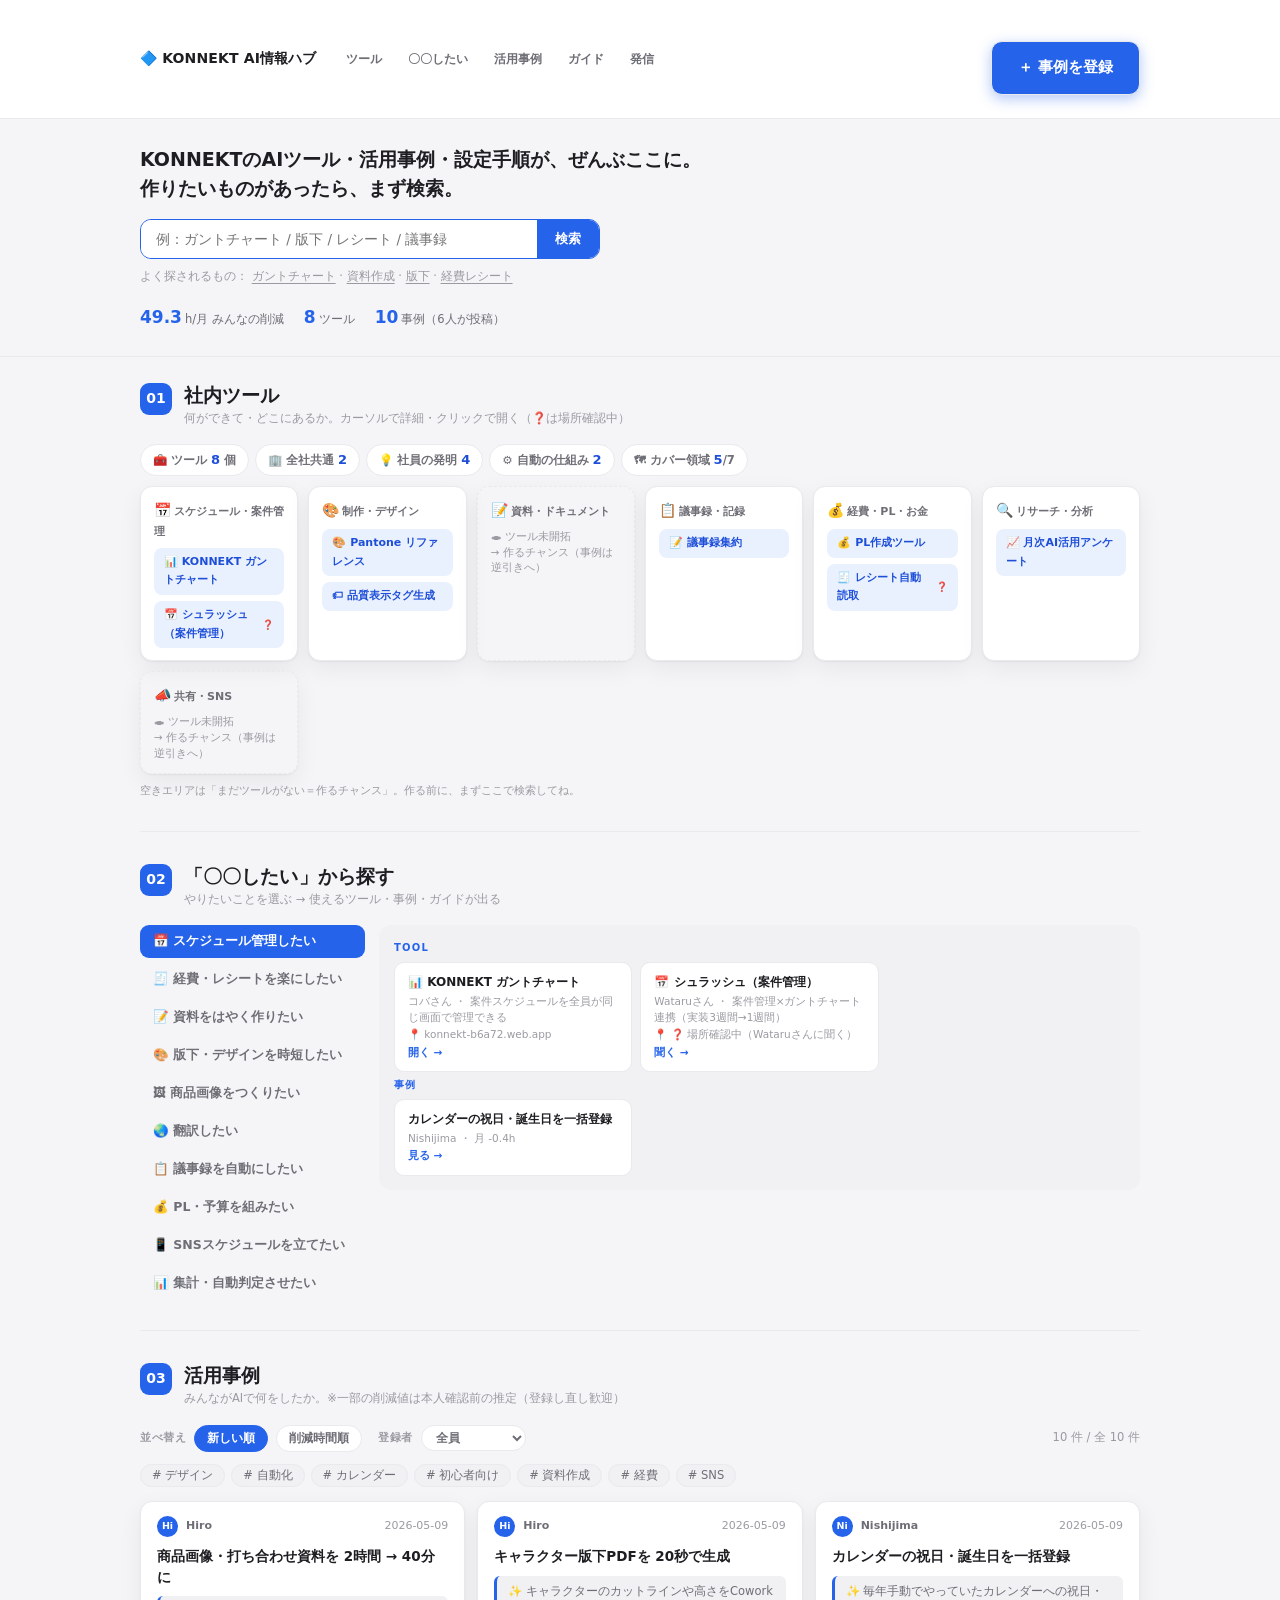
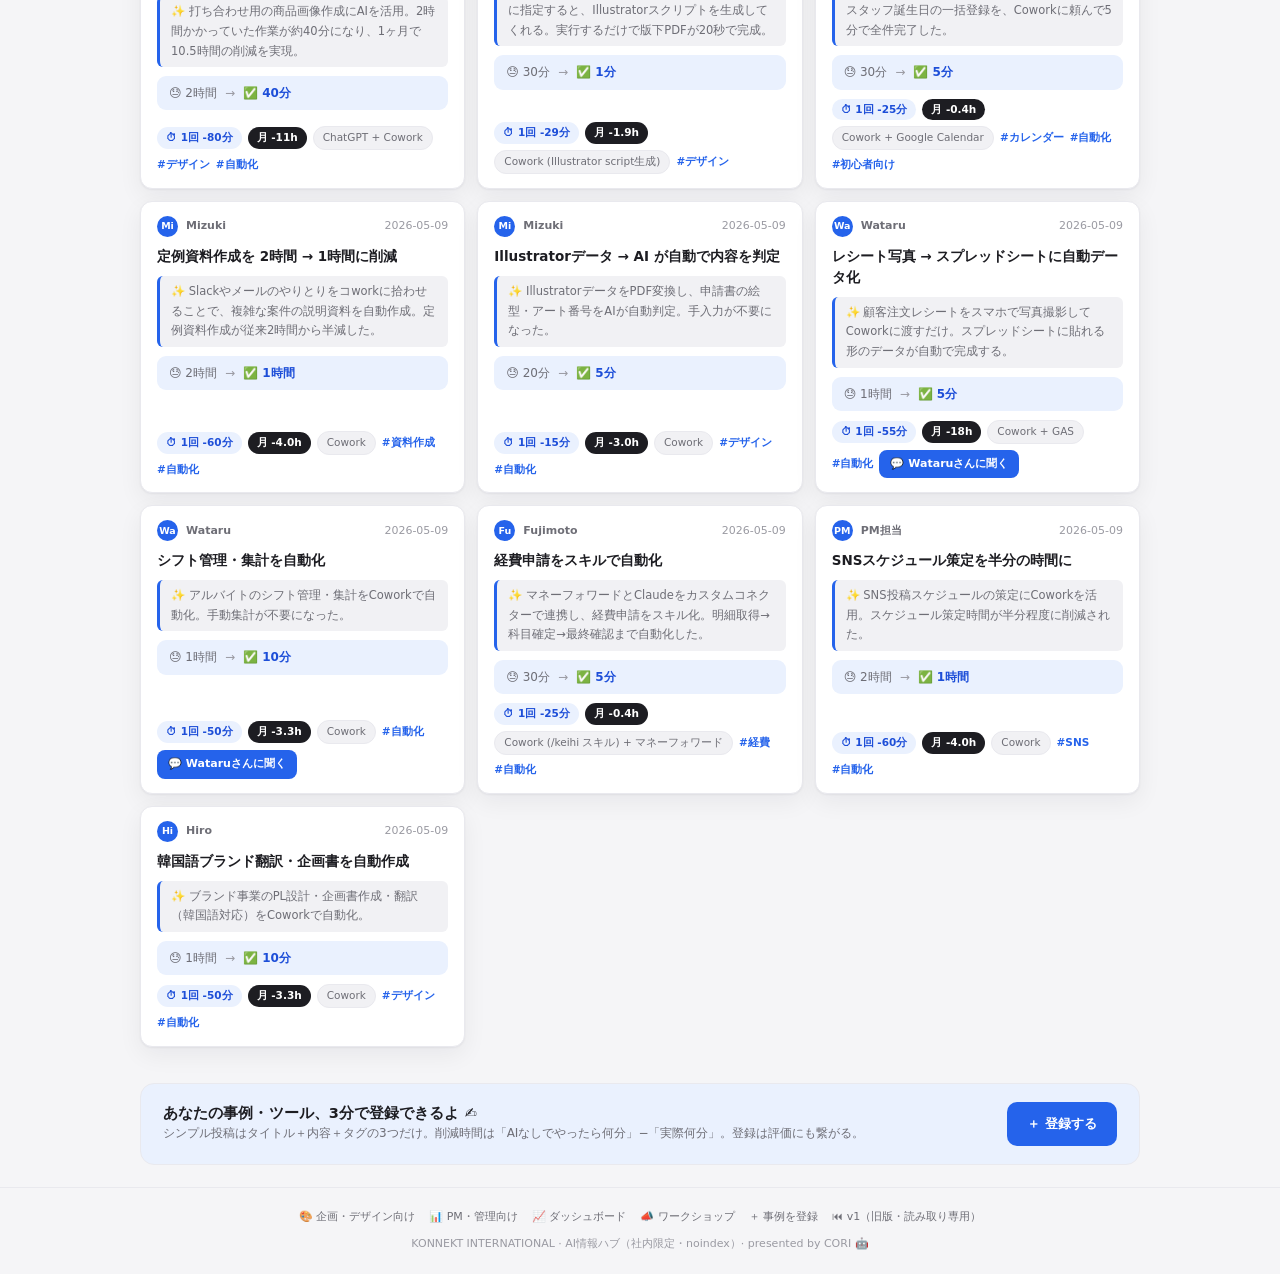
==== v2/index.html @ d24967c2 "revert: 02を元の逆引き2ペインに戻し・03「活用事例」を復活 ゆりこ指示「02だけ元の状態に戻して」。01の名称変更（社内ツール）と 04-06のタブ化（ガイド/発信）は維持したまま、02/" ====
<!DOCTYPE html>
<html lang="ja">
<head>
  <meta charset="UTF-8" />
  <meta name="viewport" content="width=device-width, initial-scale=1" />
  <title>KONNEKT AI情報ハブ｜社内AIツール台帳・活用事例・設定手順</title>
  <meta name="robots" content="noindex, nofollow" />
  <meta name="description" content="KONNEKT社内のAIツール台帳・活用事例・設定手順を検索・共有できるAI情報ハブ。" />
  <link rel="icon" href="data:image/svg+xml,<svg xmlns='http://www.w3.org/2000/svg' viewBox='0 0 100 100'><text y='.9em' font-size='90'>🔷</text></svg>" />
  <style>
    :root{
      /* Task Cockpit のデザイントークンを踏襲・アクセントは彩度高めの明るい青 */
      --bg:#F5F5F7; --card:#FFFFFF; --tint:#EAF1FE; --tint2:#F1F1F4;
      --ink:#1D1D22; --ink2:#6E6E76; --ink3:#9A9AA2;
      --border:#E9E9EE; --p:#2563EB; --p2:#1D4ED8; --p-light:#EAF1FE;
      /* 見出しも本文と同じゴシックに統一（旧: 明朝セリフ・2026-07-18 ゆりこ指示で統一） */
      --serif:"Noto Sans JP","Hiragino Sans","Hiragino Kaku Gothic ProN","Yu Gothic",system-ui,sans-serif;
      --shadow:0 1px 2px rgba(20,20,30,.05), 0 8px 24px rgba(20,20,30,.06);
      --radius:12px;
      color-scheme: light;
    }
    *{box-sizing:border-box;margin:0;padding:0;}
    html{scroll-behavior:smooth;scroll-padding-top:66px;}
    body{background:var(--bg);color:var(--ink);
      font-family:"Noto Sans JP","Hiragino Sans","Hiragino Kaku Gothic ProN","Yu Gothic",system-ui,sans-serif;
      font-size:14px;line-height:1.7;-webkit-font-smoothing:antialiased;}
    a{color:inherit;text-decoration:none;}
    .wrap{max-width:1040px;margin:0 auto;padding:0 20px;}

    /* nav */
    .nav{position:sticky;top:0;z-index:60;background:rgba(255,255,255,.94);backdrop-filter:blur(8px);
      border-bottom:1px solid var(--border);}
    .nav-inner{display:flex;align-items:center;gap:4px;flex-wrap:wrap;padding:11px 20px;max-width:1040px;margin:0 auto;}
    .logo{font-weight:700;font-size:14px;margin-right:14px;letter-spacing:.01em;}
    .logo .dia{color:var(--p);}
    .np{font-size:12px;font-weight:600;color:var(--ink2);padding:6px 11px;border-radius:8px;transition:.15s;}
    .np:hover{background:var(--tint);color:var(--p);}
    .np.cta{margin-left:auto;background:var(--p);color:#fff;border-radius:11px;padding:13px 26px;font-size:15px;font-weight:700;box-shadow:0 4px 14px rgba(37,99,235,.35);transition:.15s;}
    .np.cta:hover{background:var(--p2);color:#fff;box-shadow:0 6px 20px rgba(37,99,235,.45);transform:translateY(-1px);}

    /* hero */
    .hero{background:var(--bg);border-bottom:1px solid var(--border);padding:26px 0 24px;}
    .hero-lead{font-family:var(--serif);font-size:clamp(16px,2vw,19px);font-weight:600;line-height:1.55;color:var(--ink);margin-bottom:16px;}
    .searchbox{display:flex;max-width:460px;border:1.5px solid var(--p);border-radius:11px;overflow:hidden;background:#fff;}
    .searchbox input{flex:1;border:none;outline:none;padding:11px 15px;font-size:13.5px;font-family:inherit;background:#fff;color:var(--ink);min-width:0;}
    .searchbox button{border:none;background:var(--p);color:#fff;font-weight:600;font-size:13px;padding:0 18px;cursor:pointer;font-family:inherit;}
    .searchbox button:hover{background:var(--p2);}
    .hint{font-size:11.5px;color:var(--ink3);margin-top:8px;}
    .hint .tag{cursor:pointer;text-decoration:underline;text-underline-offset:3px;}
    .hint .tag:hover{color:var(--p);}
    .hstats{display:flex;gap:20px;margin-top:16px;flex-wrap:wrap;}
    .hstat{font-size:11.5px;color:var(--ink2);}
    .hstat b{font-size:17px;color:var(--p);font-weight:700;margin-right:3px;font-variant-numeric:tabular-nums;}

    /* sections — 各セクションを「壁」で区切って話題の切り替わりを明確化 */
    section{padding:26px 0 6px;}
    section + section{border-top:1px solid var(--border);margin-top:24px;padding-top:32px;}
    .num-head{display:flex;align-items:flex-start;gap:12px;margin-bottom:16px;}
    .sec-badge{flex-shrink:0;width:32px;height:32px;border-radius:9px;background:var(--p);color:#fff;
      font-family:var(--serif);font-weight:600;font-size:14px;display:flex;align-items:center;justify-content:center;font-variant-numeric:tabular-nums;}
    .num-head .titles{display:flex;flex-direction:column;gap:1px;}
    h2{font-family:var(--serif);font-size:19px;font-weight:600;line-height:1.3;letter-spacing:.005em;color:var(--ink);}
    .sec-note{font-size:11.5px;color:var(--ink3);}

    /* ===== ツール全体感 ===== */
    .tool-stats{display:flex;gap:6px;flex-wrap:wrap;margin-bottom:10px;}
    .tstat{background:#fff;border:1px solid var(--border);border-radius:99px;padding:4px 12px;font-size:11.5px;font-weight:600;color:var(--ink2);}
    .tstat b{color:var(--p2);font-size:13px;font-weight:700;font-variant-numeric:tabular-nums;}
    .covmap{display:grid;grid-template-columns:repeat(auto-fit,minmax(140px,1fr));gap:10px;}
    .area{background:var(--card);border:1px solid var(--border);border-radius:var(--radius);box-shadow:var(--shadow);padding:12px 13px;display:flex;flex-direction:column;gap:6px;}
    .area .a-head{font-size:11px;font-weight:600;color:var(--ink2);}
    .area .a-head .ic{font-size:14px;margin-right:3px;}
    .tchip{display:flex;align-items:center;gap:5px;font-size:11px;font-weight:600;background:var(--tint);border:1px solid transparent;color:var(--p2);border-radius:8px;padding:4px 9px;cursor:pointer;transition:.12s;}
    .tchip:hover{border-color:var(--p);}
    .tchip .ask{color:#B45309;font-size:9.5px;font-weight:700;}
    .area.empty{border-style:dashed;background:transparent;}
    .area .hollow{font-size:10.5px;color:var(--ink3);line-height:1.5;}
    .kind{font-size:9.5px;font-weight:700;border-radius:99px;padding:1px 8px;}
    .kind.common{background:var(--tint);color:var(--p2);}
    .kind.personal{background:#E6F6FB;color:#0E7490;}
    .kind.system{background:#EEF1F7;color:#3E4C66;}
    .tt{position:fixed;z-index:120;background:#fff;border:1px solid var(--border);border-radius:12px;box-shadow:0 14px 34px rgba(16,24,40,.16);padding:12px 14px;font-size:11.5px;line-height:1.65;max-width:280px;display:none;pointer-events:none;}
    .tt.show{display:block;}
    .tt .tt-name{font-size:12.5px;font-weight:700;}
    .tt .tt-meta{color:var(--ink3);font-size:10.5px;margin:2px 0 6px;}
    .tt .tt-loc{margin-top:6px;font-size:10.5px;color:var(--ink2);}
    .tt .tt-hint{margin-top:6px;font-size:10px;color:var(--p);font-weight:700;}
    .tchip.dim{opacity:.22;}
    .notice{font-size:11px;color:var(--ink3);margin-top:8px;}

    /* ===== 逆引き（2ペイン） ===== */
    .rev{display:grid;grid-template-columns:225px 1fr;gap:14px;align-items:start;}
    .rev-list{display:flex;flex-direction:column;gap:5px;}
    .ritem{font-size:12.5px;font-weight:600;color:var(--ink2);padding:8px 13px;border-radius:9px;cursor:pointer;border:none;background:transparent;text-align:left;font-family:inherit;transition:.12s;}
    .ritem:hover{background:var(--tint);color:var(--p);}
    .ritem.on{background:var(--p);color:#fff;}
    .rev-pane{background:var(--tint2);border-radius:var(--radius);padding:14px 15px;min-height:180px;}
    .rgroup{font-size:10px;font-weight:700;color:var(--p);letter-spacing:.12em;margin:4px 0 6px;}
    .rgroup:first-child{margin-top:0;}
    .rcards{display:grid;grid-template-columns:repeat(auto-fill,minmax(230px,1fr));gap:8px;}
    .rcard{background:#fff;border:1px solid var(--border);border-radius:10px;padding:10px 13px;font-size:11.5px;cursor:pointer;transition:.12s;line-height:1.6;}
    .rcard:hover{border-color:var(--p);}
    .rcard b{font-size:12px;font-weight:600;color:var(--ink);}
    .rcard .m{color:var(--ink3);font-size:10.5px;display:block;}
    .rcard .go{color:var(--p);font-weight:600;font-size:10.5px;}
    .rempty{font-size:12px;color:var(--ink3);}

    /* ===== ホーム/タブ切替（04+05→ガイド・06→発信・2026-08-01） ===== */
    .backhome{font-size:12px;font-weight:600;color:var(--ink2);background:#fff;border:1px solid var(--border);border-radius:9px;padding:7px 14px;cursor:pointer;font-family:inherit;margin:20px 0 14px;}
    .backhome:hover{border-color:var(--p);color:var(--p);}
    .subtabs{display:flex;gap:6px;margin-bottom:20px;border-bottom:1px solid var(--border);padding-bottom:12px;}
    .subtab{font-size:13px;font-weight:600;color:var(--ink2);background:transparent;border:none;border-radius:9px;padding:8px 14px;cursor:pointer;font-family:inherit;}
    .subtab:hover{background:var(--tint);}
    .subtab.on{background:var(--p);color:#fff;}

    /* controls */
    .controls{display:flex;align-items:center;gap:8px;flex-wrap:wrap;margin-bottom:12px;}
    .ctrl-label{font-size:11px;color:var(--ink3);font-weight:600;letter-spacing:.05em;}
    .sortbtn{font-size:12px;font-weight:600;border:1px solid var(--border);background:#fff;color:var(--ink2);border-radius:99px;padding:4px 12px;cursor:pointer;font-family:inherit;}
    .sortbtn.on{background:var(--p);color:#fff;border-color:var(--p);}
    select.person{font-size:12px;font-weight:600;border:1px solid var(--border);border-radius:99px;padding:4px 10px;color:var(--ink2);background:#fff;font-family:inherit;cursor:pointer;}
    .chips{display:flex;gap:6px;flex-wrap:wrap;margin-bottom:14px;}
    .chip{font-size:11.5px;font-weight:500;background:var(--tint2);border:1px solid var(--border);color:var(--ink2);border-radius:99px;padding:3px 11px;cursor:pointer;font-family:inherit;}
    .chip.on{background:var(--p);border-color:var(--p);color:#fff;}
    .count{font-size:11.5px;color:var(--ink3);margin-left:auto;font-variant-numeric:tabular-nums;}

    /* case cards */
    .cases{display:grid;grid-template-columns:repeat(auto-fill,minmax(290px,1fr));gap:12px;}
    .case{background:var(--card);border:1px solid var(--border);border-radius:var(--radius);box-shadow:var(--shadow);padding:14px 16px;display:flex;flex-direction:column;gap:9px;transition:.15s;cursor:pointer;}
    .case:hover{border-color:#A9C6FA;box-shadow:0 2px 4px rgba(20,20,30,.06),0 12px 28px rgba(37,99,235,.14);transform:translateY(-1px);}
    .case-top{display:flex;align-items:center;gap:8px;font-size:11px;color:var(--ink3);}
    .avatar{width:21px;height:21px;border-radius:50%;background:var(--p);color:#fff;font-size:9.5px;font-weight:700;display:flex;align-items:center;justify-content:center;flex-shrink:0;}
    .case-top .name{font-weight:600;color:var(--ink2);}
    .case-top .date{margin-left:auto;font-variant-numeric:tabular-nums;}
    .case h3{font-size:13.5px;font-weight:700;line-height:1.55;}
    .dekiru{background:var(--tint2);border-left:3px solid var(--p);border-radius:6px;padding:6px 11px;font-size:11.5px;color:var(--ink2);}
    .ba-line{display:flex;align-items:center;gap:8px;font-size:12px;background:var(--tint);border-radius:9px;padding:7px 12px;flex-wrap:wrap;}
    .ba-line .bf{color:var(--ink2);}
    .ba-line .af{color:var(--p2);font-weight:700;}
    .badges{display:flex;gap:6px;flex-wrap:wrap;align-items:center;margin-top:auto;}
    .b-saved{font-size:10.5px;font-weight:700;background:var(--tint);color:var(--p2);border-radius:99px;padding:2px 9px;font-variant-numeric:tabular-nums;}
    .b-month{font-size:10.5px;font-weight:700;background:var(--ink);color:#fff;border-radius:99px;padding:2px 9px;font-variant-numeric:tabular-nums;}
    .b-tool{font-size:10.5px;font-weight:500;color:var(--ink2);background:var(--tint2);border:1px solid var(--border);border-radius:99px;padding:2px 9px;}
    .b-tag{font-size:10.5px;color:var(--p);font-weight:600;}
    .toolbtn{display:inline-flex;align-items:center;gap:5px;background:var(--p);color:#fff;font-weight:600;font-size:11px;border-radius:8px;padding:5px 11px;}
    .toolbtn:hover{background:var(--p2);}

    /* steps / docs */
    .steps{display:grid;grid-template-columns:repeat(auto-fit,minmax(200px,1fr));gap:10px;}
    .step{background:var(--card);border:1px solid var(--border);border-radius:var(--radius);box-shadow:var(--shadow);padding:13px 15px;}
    .step .n{width:22px;height:22px;border-radius:50%;background:var(--p);color:#fff;font-weight:700;font-size:11.5px;display:flex;align-items:center;justify-content:center;margin-bottom:6px;}
    .step h3{font-size:12.5px;font-weight:700;margin-bottom:3px;}
    .step p{font-size:11.5px;color:var(--ink2);}
    .grid3{display:grid;grid-template-columns:repeat(auto-fill,minmax(240px,1fr));gap:10px;}
    .doc{display:flex;align-items:center;gap:11px;background:var(--card);border:1px solid var(--border);border-radius:var(--radius);box-shadow:var(--shadow);padding:11px 14px;transition:.15s;}
    .doc:hover{border-color:var(--p);}
    .doc .ic{font-size:19px;}
    .doc .t{font-size:12.5px;font-weight:600;}
    .doc .s{font-size:10.5px;color:var(--ink3);}
    .doc .arrow{margin-left:auto;color:var(--ink3);font-size:12px;}

    .cta{background:var(--tint);border:1px solid var(--border);border-radius:14px;padding:18px 22px;display:flex;align-items:center;gap:18px;flex-wrap:wrap;margin:30px 0 12px;}
    .cta h2{font-size:14.5px;}
    .cta p{font-size:12px;color:var(--ink2);}
    .cta .btn{margin-left:auto;display:inline-block;background:var(--p);color:#fff;font-weight:600;font-size:13px;border:none;border-radius:10px;padding:11px 20px;cursor:pointer;font-family:inherit;}
    .cta .btn:hover{background:var(--p2);}

    footer{border-top:1px solid var(--border);padding:20px;text-align:center;font-size:11px;color:var(--ink3);margin-top:22px;}
    footer .links{margin-bottom:8px;display:flex;gap:14px;justify-content:center;flex-wrap:wrap;}
    footer .links a{color:var(--ink2);font-weight:500;}
    footer .links a:hover{color:var(--p);}

    /* modal */
    .backdrop{position:fixed;inset:0;background:rgba(16,24,40,.45);display:none;align-items:center;justify-content:center;z-index:100;padding:20px;}
    .backdrop.open{display:flex;}
    .modal{background:#fff;border-radius:16px;max-width:560px;width:100%;padding:24px 26px;position:relative;max-height:84vh;overflow-y:auto;}
    .modal .x{position:absolute;top:12px;right:14px;border:none;background:var(--tint);border-radius:50%;width:30px;height:30px;font-size:15px;cursor:pointer;color:var(--ink2);font-family:inherit;}
    .modal h3{font-size:15px;font-weight:700;margin-bottom:10px;padding-right:30px;}
    .person-chip{display:inline-flex;align-items:center;gap:6px;font-size:12px;font-weight:600;color:var(--ink2);background:var(--tint);border-radius:99px;padding:3px 12px;}
    .person-chip .dot{width:8px;height:8px;border-radius:50%;background:var(--p);}
    .cmd-box{background:#101828;color:#E5E7EB;font-family:ui-monospace,SFMono-Regular,Menlo,monospace;font-size:11.5px;line-height:1.7;border-radius:10px;padding:12px 14px;white-space:pre-wrap;word-break:break-word;}
    .mb-2{margin-bottom:8px;}.mb-3{margin-bottom:12px;}.mb-4{margin-bottom:16px;}
    .text-xs{font-size:11px;}.font-semibold{font-weight:600;}.text-gray-600{color:var(--ink2);}

    @media (max-width:720px){
      .rev{grid-template-columns:1fr;}
      .rev-list{flex-direction:row;flex-wrap:wrap;}
      .ritem{border:1px solid var(--border);}
      .count{margin-left:0;width:100%;}
      .hero .net{display:none;}
    }
    @media (prefers-reduced-motion:reduce){*{transition:none!important;scroll-behavior:auto!important;}}
  </style>
</head>
<body>

<nav class="nav">
  <div class="nav-inner">
    <span class="logo"><span class="dia">🔷</span> KONNEKT AI情報ハブ</span>
    <a class="np" href="#tools" onclick="showHome();return true;">ツール</a>
    <a class="np" href="#reverse" onclick="showHome();return true;">〇〇したい</a>
    <a class="np" href="#cases" onclick="showHome();return true;">活用事例</a>
    <a class="np" href="javascript:void(0)" onclick="showTab('guide')">ガイド</a>
    <a class="np" href="javascript:void(0)" onclick="showTab('archive')">発信</a>
    <a class="np cta" href="./register-hub.html">＋ 事例を登録</a>
  </div>
</nav>

<header class="hero">
  <div class="wrap hero-inner">
    <p class="hero-lead">KONNEKTのAIツール・活用事例・設定手順が、ぜんぶここに。<br class="brk">作りたいものがあったら、まず検索。</p>
    <div class="searchbox">
      <input id="search" type="search" placeholder="例：ガントチャート / 版下 / レシート / 議事録" aria-label="ツール・事例を検索" />
      <button onclick="jumpTo('tools')">検索</button>
    </div>
    <p class="hint">よく探されるもの：
      <span class="tag" onclick="quickSearch('ガント')">ガントチャート</span> ·
      <span class="tag" onclick="quickSearch('資料')">資料作成</span> ·
      <span class="tag" onclick="quickSearch('版下')">版下</span> ·
      <span class="tag" onclick="quickSearch('レシート')">経費レシート</span>
    </p>
    <div class="hstats" title="登録データから自動集計（手動更新なし）">
      <span class="hstat"><b id="kpi-hours">–</b>h/月 みんなの削減</span>
      <span class="hstat"><b id="kpi-tools">–</b>ツール</span>
      <span class="hstat"><b id="kpi-cases">–</b>事例（<span id="kpi-people">–</span>人が投稿）</span>
    </div>
  </div>
</header>

<main class="wrap">

  <div id="home-view">

  <!-- ===== 01 ツールの全体感 ===== -->
  <section id="tools">
    <div class="num-head">
      <span class="sec-badge">01</span>
      <div class="titles">
        <h2>社内ツール</h2>
        <span class="sec-note">何ができて・どこにあるか。カーソルで詳細・クリックで開く（❓は場所確認中）</span>
      </div>
    </div>
    <div class="tool-stats" id="tool-stats"></div>
    <div class="covmap" id="covmap"></div>
    <p class="notice">空きエリアは「まだツールがない＝作るチャンス」。作る前に、まずここで検索してね。</p>
  </section>

  <!-- ===== 02 逆引き ===== -->
  <section id="reverse">
    <div class="num-head">
      <span class="sec-badge">02</span>
      <div class="titles">
        <h2>「〇〇したい」から探す</h2>
        <span class="sec-note">やりたいことを選ぶ → 使えるツール・事例・ガイドが出る</span>
      </div>
    </div>
    <div class="rev">
      <div class="rev-list" id="rev-list"></div>
      <div class="rev-pane" id="rev-pane"></div>
    </div>
  </section>

  <!-- ===== 03 活用事例 ===== -->
  <section id="cases">
    <div class="num-head">
      <span class="sec-badge">03</span>
      <div class="titles">
        <h2>活用事例</h2>
        <span class="sec-note">みんながAIで何をしたか。※一部の削減値は本人確認前の推定（登録し直し歓迎）</span>
      </div>
    </div>
    <div class="controls">
      <span class="ctrl-label">並べ替え</span>
      <button class="sortbtn on" id="sort-new" onclick="setSort('new')">新しい順</button>
      <button class="sortbtn" id="sort-saved" onclick="setSort('saved')">削減時間順</button>
      <span class="ctrl-label" style="margin-left:8px;">登録者</span>
      <select class="person" id="person" onchange="applyFilters()">
        <option value="">全員</option>
      </select>
      <span class="count" id="count"></span>
    </div>
    <div class="chips" id="chips"></div>
    <div class="cases" id="cases-grid"></div>
  </section>

  <div class="cta">
    <div>
      <h2>あなたの事例・ツール、3分で登録できるよ ✍️</h2>
      <p>シンプル投稿はタイトル＋内容＋タグの3つだけ。削減時間は「AIなしでやったら何分」−「実際何分」。登録は評価にも繋がる。</p>
    </div>
    <a class="btn" href="./register-hub.html">＋ 登録する</a>
  </div>

  </div><!-- /home-view -->

  <div id="tab-view" style="display:none;">
    <button class="backhome" onclick="showHome()">← ホームに戻る</button>
    <div class="subtabs">
      <button class="subtab on" id="subtab-guide" onclick="showTab('guide')">📘 ガイド</button>
      <button class="subtab" id="subtab-archive" onclick="showTab('archive')">📣 発信</button>
    </div>

    <div id="panel-guide">
      <div class="num-head">
        <div class="titles">
          <h2>はじめてのAI（新規入社者向け）</h2>
          <span class="sec-note">最初の4ステップ・迷ったら藤本まで</span>
        </div>
      </div>
      <div class="steps">
        <div class="step"><div class="n">1</div><h3>📥 アプリをダウンロード</h3><p>Claude（Cowork）のデスクトップアプリを入れる。</p></div>
        <div class="step"><div class="n">2</div><h3>🔑 会社メールでログイン</h3><p>@konnekt-i.com のアカウントでサインイン。</p></div>
        <div class="step"><div class="n">3</div><h3>🔌 ツールを接続</h3><p>Slack・Notion・カレンダー等を接続（下の設定手順を参照）。</p></div>
        <div class="step"><div class="n">4</div><h3>💬 話しかけてみる</h3><p>「今日の予定まとめて」から。活用事例を真似するのが最短。</p></div>
      </div>
      <div class="grid3" style="margin-top:16px;">
        <a class="doc" href="../docs/cowork-onboarding.pdf" target="_blank" rel="noopener"><span class="ic">🚀</span><span><span class="t">オンボーディングガイド</span><br><span class="s">PDF・最初にこれ1本</span></span><span class="arrow">→</span></a>
        <a class="doc" href="../docs/complete-guide.pdf" target="_blank" rel="noopener"><span class="ic">📘</span><span><span class="t">Cowork 完全ガイド</span><br><span class="s">PDF・ぜんぶ載ってる保存版</span></span><span class="arrow">→</span></a>
      </div>
      <div class="num-head" style="margin-top:28px;">
        <div class="titles">
          <h2>設定手順（社員向け）</h2>
          <span class="sec-note">ツール別の接続・設定ガイド</span>
        </div>
      </div>
      <div class="grid3">
        <a class="doc" href="../docs/shopify-connection.pdf" target="_blank" rel="noopener"><span class="ic">🛍</span><span><span class="t">Shopify 接続ガイド</span><br><span class="s">PDF</span></span><span class="arrow">→</span></a>
        <a class="doc" href="../docs/shopify-report-guide.pdf" target="_blank" rel="noopener"><span class="ic">📊</span><span><span class="t">Shopify 売上レポート</span><br><span class="s">PDF</span></span><span class="arrow">→</span></a>
        <a class="doc" href="../docs/google-meet-guide.pdf" target="_blank" rel="noopener"><span class="ic">📋</span><span><span class="t">Google Meet 議事録ガイド</span><br><span class="s">PDF</span></span><span class="arrow">→</span></a>
        <a class="doc" href="../docs/pm-guide.pdf" target="_blank" rel="noopener"><span class="ic">👔</span><span><span class="t">PM向けガイド</span><br><span class="s">PDF</span></span><span class="arrow">→</span></a>
        <a class="doc" href="../docs/pm-30cases.pdf" target="_blank" rel="noopener"><span class="ic">💼</span><span><span class="t">PM 30事例集</span><br><span class="s">PDF</span></span><span class="arrow">→</span></a>
      </div>
    </div>

    <div id="panel-archive" style="display:none;">
      <div class="num-head">
        <div class="titles">
          <h2>発信アーカイブ</h2>
          <span class="sec-note">会社がAIについて発信してきたもの（β）</span>
        </div>
      </div>
      <div class="grid3">
        <a class="doc" href="https://fujimoto-cpu.github.io/ai-pulse-survey/" target="_blank" rel="noopener"><span class="ic">📈</span><span><span class="t">月次AI活用アンケート</span><br><span class="s">毎月・結果は全体定例で共有</span></span><span class="arrow">→</span></a>
        <a class="doc" href="https://fujimoto-cpu.github.io/dashboard/ai-knowledge-cases.html" target="_blank" rel="noopener"><span class="ic">🏢</span><span><span class="t">他社AIナレッジ活用事例集</span><br><span class="s">2026-06-16・複利の仕組み5社</span></span><span class="arrow">→</span></a>
        <div class="doc"><span class="ic">🏆</span><span><span class="t">AI活用実績 2026.05</span><br><span class="s">月357h削減・新規79件・浸透率80%</span></span></div>
        <div class="doc"><span class="ic">⚠️</span><span><span class="t">AIの怖い話（6/23全社定例）</span><br><span class="s">顧客情報NG・鵜呑みNG・頼りきりNG</span></span></div>
      </div>
    </div>
  </div>

</main>

<footer>
  <div class="links">
    <a href="./role/creative.html">🎨 企画・デザイン向け</a>
    <a href="./role/pm.html">📊 PM・管理向け</a>
    <a href="./dashboard.html">📈 ダッシュボード</a>
    <a href="./workshop.html">📣 ワークショップ</a>
    <a href="./register-hub.html">＋ 事例を登録</a>
    <a href="../">⏮ v1（旧版・読み取り専用）</a>
  </div>
  KONNEKT INTERNATIONAL · AI情報ハブ（社内限定・noindex）· presented by CORI 🤖
</footer>

<div class="backdrop" id="backdrop" onclick="if(event.target===this)closeModal()">
  <div class="modal">
    <button class="x" onclick="closeModal()" aria-label="閉じる">×</button>
    <div id="modal-body"></div>
  </div>
</div>

<script>
let CARDS=[], TOOLS=[], sortMode="new", activeTags=new Set();
const isTest=c=>/^てすと/.test(c.person||"")||/^case-----/.test(c.id||"");

/* 業務エリア（カバレッジマップの軸） */
const AREAS=[
  {id:"schedule",icon:"📅",label:"スケジュール・案件管理"},
  {id:"create",icon:"🎨",label:"制作・デザイン"},
  {id:"docs",icon:"📝",label:"資料・ドキュメント"},
  {id:"minutes",icon:"📋",label:"議事録・記録"},
  {id:"money",icon:"💰",label:"経費・PL・お金"},
  {id:"research",icon:"🔍",label:"リサーチ・分析"},
  {id:"comms",icon:"📣",label:"共有・SNS"},
];
const KIND_LABEL={common:"全社共通",personal:"社員の発明",system:"自動の仕組み"};
/* 事例→ツールの紐付け（ツールに飛ぶボタン用） */
const TOOL_OF={"case-wataru-006":"receipt","case-wataru-007":"slash"};

/* 逆引きマップ：やりたいこと → ツール/事例/ガイド */
const REVERSE=[
  {label:"📅 スケジュール管理したい",tools:["gantt","slash"],cases:["nishijima-calendar"],guides:[]},
  {label:"🧾 経費・レシートを楽にしたい",tools:["receipt"],cases:["case-fujimoto-008","case-wataru-006"],guides:[]},
  {label:"📝 資料をはやく作りたい",tools:[],cases:["case-mizuki-004","case-hiro-001"],guides:[["💼 PM 30事例集","../docs/pm-30cases.pdf"]]},
  {label:"🎨 版下・デザインを時短したい",tools:["quality","pantone"],cases:["case-hiro-002"],guides:[]},
  {label:"🖼 商品画像をつくりたい",tools:[],cases:["case-hiro-001"],guides:[]},
  {label:"🌏 翻訳したい",tools:[],cases:["case-hiro-010"],guides:[]},
  {label:"📋 議事録を自動にしたい",tools:["minutes"],cases:[],guides:[["📋 Google Meet 議事録ガイド","../docs/google-meet-guide.pdf"]]},
  {label:"💰 PL・予算を組みたい",tools:["pl"],cases:[],guides:[["👔 PM向けガイド","../docs/pm-guide.pdf"]]},
  {label:"📱 SNSスケジュールを立てたい",tools:[],cases:["case-pm担当-009"],guides:[]},
  {label:"📊 集計・自動判定させたい",tools:[],cases:["case-mizuki-005","case-wataru-007"],guides:[]},
];

function esc(s){return String(s==null?"":s).replace(/[&<>"']/g,m=>({"&":"&amp;","<":"&lt;",">":"&gt;",'"':"&quot;","'":"&#39;"}[m]));}
function fmtMonthly(min){const h=min/60;return "月 -"+(h>=10?Math.round(h):h.toFixed(1))+"h";}
function fmtBA(min){if(min==null)return null;
  if(min>=60)return (min%60===0?(min/60)+"時間":Math.floor(min/60)+"時間"+(min%60)+"分");
  return min+"分";}
function animateNum(el,target,decimals){
  const dur=900,t0=performance.now();
  if(document.hidden||matchMedia("(prefers-reduced-motion: reduce)").matches){el.textContent=target.toFixed(decimals);return;}
  function tick(t){const p=Math.min(1,(t-t0)/dur),v=target*(1-Math.pow(1-p,3));
    el.textContent=v.toFixed(decimals);if(p<1)requestAnimationFrame(tick);}
  requestAnimationFrame(tick);
  setTimeout(()=>{el.textContent=target.toFixed(decimals);},dur+150); // 非表示タブ等でrAFが止まっても最終値を保証
}

/* ===== ツール全体感 ===== */
function toolChipAction(t){
  if(t.url){window.open(t.url,"_blank","noopener");return;}
  document.getElementById("modal-body").innerHTML=
    "<h3>"+esc(t.icon+" "+t.name)+"</h3>"+
    "<p style='font-size:13px;color:var(--ink2);'>"+esc(t.dekiru)+"</p>"+
    "<p style='font-size:12px;margin-top:10px;'><b>場所:</b> "+esc(t.loc_label)+"<br><b>作った人:</b> "+esc(t.owner)+"</p>"+
    (t.ask?"<p style='font-size:12px;color:#B45309;margin-top:10px;'>❓ URLがまだ台帳に載ってないよ。"+esc(t.owner)+"に聞いて、わかったらここに追記される予定。</p>":"");
  document.getElementById("backdrop").classList.add("open");
}
function renderTools(){
  const counts={common:0,personal:0,system:0};
  TOOLS.forEach(t=>counts[t.kind]=(counts[t.kind]||0)+1);
  const covered=AREAS.filter(a=>TOOLS.some(t=>(t.areas||[]).includes(a.id)));
  document.getElementById("tool-stats").innerHTML=
    `<span class="tstat">🧰 ツール <b>${TOOLS.length}</b> 個</span>`+
    `<span class="tstat">🏢 全社共通 <b>${counts.common||0}</b></span>`+
    `<span class="tstat">💡 社員の発明 <b>${counts.personal||0}</b></span>`+
    `<span class="tstat">⚙️ 自動の仕組み <b>${counts.system||0}</b></span>`+
    `<span class="tstat">🗺 カバー領域 <b>${covered.length}</b>/${AREAS.length}</span>`;
  document.getElementById("covmap").innerHTML=AREAS.map(a=>{
    const ts=TOOLS.filter(t=>(t.areas||[]).includes(a.id));
    const inner=ts.length
      ?ts.map(t=>`<span class="tchip" data-tool="${esc(t.id)}">${esc(t.icon)} ${esc(t.name)}${t.ask?' <span class="ask">❓</span>':""}</span>`).join("")
      :`<span class="hollow">🕳 ツール未開拓<br>→ 作るチャンス（事例は逆引きへ）</span>`;
    return `<div class="area${ts.length?"":" empty"}"><span class="a-head"><span class="ic">${a.icon}</span>${esc(a.label)}</span>${inner}</div>`;
  }).join("");
  document.querySelectorAll("#covmap .tchip").forEach(el=>{
    const t=TOOLS.find(x=>x.id===el.dataset.tool);
    el.setAttribute("tabindex","0");
    el.onclick=()=>{hideTT();toolChipAction(t);};
    el.addEventListener("mouseenter",()=>showTT(t,el));
    el.addEventListener("mouseleave",hideTT);
    el.addEventListener("focus",()=>showTT(t,el));
    el.addEventListener("blur",hideTT);
  });
}

/* ホバー時の補足ポップアップ */
const tt=document.createElement("div");tt.className="tt";document.body.appendChild(tt);
function showTT(t,el){
  tt.innerHTML=
    `<div class="tt-name">${esc(t.icon)} ${esc(t.name)} <span class="kind ${esc(t.kind)}">${esc(KIND_LABEL[t.kind]||t.kind)}</span></div>`+
    `<div class="tt-meta">作った人: ${esc(t.owner)}${t.note?" ・ "+esc(t.note):""}</div>`+
    `<div>✨ ${esc(t.dekiru)}</div>`+
    `<div class="tt-loc">📍 ${esc(t.loc_label)}</div>`+
    (t.url?'<div class="tt-hint">クリックでツールを開く →</div>'
      :(t.ask?`<div class="tt-hint" style="color:#B45309;">クリックで詳細（${esc(t.owner)}に聞く）</div>`:""));
  tt.classList.add("show");
  const r=el.getBoundingClientRect(),w=tt.offsetWidth,h=tt.offsetHeight;
  let x=Math.min(r.left,window.innerWidth-w-12),y=r.bottom+8;
  if(y+h>window.innerHeight-8)y=r.top-h-8;
  tt.style.left=Math.max(8,x)+"px";tt.style.top=Math.max(8,y)+"px";
}
function hideTT(){tt.classList.remove("show");}
function dimTools(q){
  document.querySelectorAll("#covmap .tchip").forEach(el=>{
    const t=TOOLS.find(x=>x.id===el.dataset.tool);
    const hay=(t.name+t.owner+t.dekiru+(t.loc_label||"")).toLowerCase();
    el.classList.toggle("dim",!!q&&!hay.includes(q));
  });
}

/* ===== 逆引き（2ペイン） ===== */
function renderReverse(){
  const listEl=document.getElementById("rev-list");
  REVERSE.forEach((r,i)=>{
    const b=document.createElement("button");
    b.className="ritem"+(i===0?" on":"");b.textContent=r.label;
    b.onclick=()=>{document.querySelectorAll(".ritem").forEach(x=>x.classList.remove("on"));b.classList.add("on");showReverse(r);};
    listEl.appendChild(b);
  });
  showReverse(REVERSE[0]);
}
function showReverse(r){
  const groups=[];
  const toolCards=r.tools.map(id=>TOOLS.find(x=>x.id===id)).filter(Boolean).map(t=>`
    <div class="rcard" data-tool="${esc(t.id)}"><b>${esc(t.icon)} ${esc(t.name)}</b>
      <span class="m">${esc(t.owner)} ・ ${esc(t.dekiru)}</span>
      <span class="m">📍 ${esc(t.loc_label)}</span>
      <span class="go">${t.url?"開く →":"聞く →"}</span></div>`);
  if(toolCards.length)groups.push(`<div class="rgroup">TOOL</div><div class="rcards">${toolCards.join("")}</div>`);
  const caseCards=r.cases.map(id=>CARDS.find(x=>x.id===id)).filter(Boolean).map(c=>`
    <div class="rcard" data-case="${esc(c.id)}"><b>${esc(c.title)}</b>
      <span class="m">${esc(c.person)}${c.monthly_saved_minutes?" ・ "+esc(fmtMonthly(c.monthly_saved_minutes)):""}</span>
      <span class="go">見る →</span></div>`);
  if(caseCards.length)groups.push(`<div class="rgroup">事例</div><div class="rcards">${caseCards.join("")}</div>`);
  const guideCards=r.guides.map(g=>`
    <div class="rcard" data-href="${esc(g[1])}"><b>${esc(g[0])}</b>
      <span class="go">PDF →</span></div>`);
  if(guideCards.length)groups.push(`<div class="rgroup">GUIDE</div><div class="rcards">${guideCards.join("")}</div>`);
  const el=document.getElementById("rev-pane");
  el.innerHTML=groups.join("")||'<p class="rempty">まだ登録なし — 最初の事例を登録するチャンス！</p>';
  el.querySelectorAll(".rcard").forEach(h=>{
    h.onclick=()=>{
      if(h.dataset.tool)toolChipAction(TOOLS.find(t=>t.id===h.dataset.tool));
      else if(h.dataset.case)openCase(h.dataset.case);
      else if(h.dataset.href)window.open(h.dataset.href,"_blank","noopener");
    };
  });
}

/* ===== ホーム / タブ 切り替え（04+05をガイドに統合・06発信は別タブ・2026-08-01） ===== */
function showHome(){
  document.getElementById("home-view").style.display="";
  document.getElementById("tab-view").style.display="none";
}
function showTab(which){
  document.getElementById("home-view").style.display="none";
  document.getElementById("tab-view").style.display="";
  document.getElementById("panel-guide").style.display=which==="guide"?"":"none";
  document.getElementById("panel-archive").style.display=which==="archive"?"":"none";
  document.getElementById("subtab-guide").classList.toggle("on",which==="guide");
  document.getElementById("subtab-archive").classList.toggle("on",which==="archive");
  window.scrollTo({top:0,behavior:"instant"});
}

/* ===== 事例 ===== */
function buildControls(list){
  const tags=[...new Set(list.flatMap(c=>c.tags||[]))];
  const chipsEl=document.getElementById("chips");
  tags.forEach(t=>{
    const b=document.createElement("button");
    b.className="chip";b.textContent="# "+t;
    b.onclick=()=>{activeTags.has(t)?activeTags.delete(t):activeTags.add(t);b.classList.toggle("on");applyFilters();};
    chipsEl.appendChild(b);
  });
  const sel=document.getElementById("person");
  [...new Set(list.map(c=>c.person))].forEach(p=>{
    const o=document.createElement("option");o.value=p;o.textContent=p;sel.appendChild(o);
  });
}
function render(list){
  const el=document.getElementById("cases-grid");
  el.innerHTML=list.map(c=>{
    const ba=(c.before_minutes!=null&&c.after_minutes!=null)
      ?`<div class="ba-line"><span class="bf">😓 ${esc(fmtBA(c.before_minutes))}</span>
         <span style="color:var(--ink3);">→</span>
         <span class="af">✅ ${esc(fmtBA(c.after_minutes))}</span></div>`:"";
    const toolId=TOOL_OF[c.id];
    const tool=toolId?TOOLS.find(t=>t.id===toolId):null;
    const toolBtn=tool?`<span class="toolbtn" data-tool="${esc(tool.id)}">${tool.url?"🔗 ツールを開く":"💬 "+esc(tool.owner)+"に聞く"}</span>`:"";
    return `
    <article class="case" data-case="${esc(c.id)}">
      <div class="case-top">
        <span class="avatar">${esc(String(c.person||"?").slice(0,2))}</span>
        <span class="name">${esc(c.person)}</span>
        <span class="date">${esc(c.created_at||"")}</span>
      </div>
      <h3>${esc(c.title)}</h3>
      ${c.desc?`<div class="dekiru">✨ ${esc(c.desc)}</div>`:""}
      ${ba}
      <div class="badges">
        ${c.saved_minutes?`<span class="b-saved">⏱ 1回 -${esc(c.saved_minutes)}分</span>`:""}
        ${c.monthly_saved_minutes?`<span class="b-month">${esc(fmtMonthly(c.monthly_saved_minutes))}</span>`:""}
        ${c.tool?`<span class="b-tool">${esc(c.tool)}</span>`:""}
        ${(c.tags||[]).map(t=>`<span class="b-tag">#${esc(t)}</span>`).join("")}
        ${toolBtn}
      </div>
    </article>`;}).join("");
  document.getElementById("count").textContent=list.length+" 件 / 全 "+CARDS.length+" 件";
  el.querySelectorAll(".case").forEach(a=>{
    a.onclick=e=>{
      const tb=e.target.closest(".toolbtn");
      if(tb){e.stopPropagation();toolChipAction(TOOLS.find(t=>t.id===tb.dataset.tool));return;}
      openCase(a.dataset.case);
    };
  });
}
function applyFilters(){
  const q=document.getElementById("search").value.trim().toLowerCase();
  const p=document.getElementById("person").value;
  let list=CARDS.filter(c=>{
    const hay=((c.title||"")+(c.person||"")+(c.tool||"")+(c.desc||"")+(c.tags||[]).join()).toLowerCase();
    if(q&&!hay.includes(q))return false;
    if(p&&c.person!==p)return false;
    if(activeTags.size&&![...activeTags].some(t=>(c.tags||[]).includes(t)))return false;
    return true;
  });
  list=list.slice().sort((a,b)=>sortMode==="new"
    ?String(b.created_at||"").localeCompare(String(a.created_at||""))
    :(b.monthly_saved_minutes||0)-(a.monthly_saved_minutes||0));
  render(list);
  dimTools(q);
}
function setSort(m){sortMode=m;
  document.getElementById("sort-new").classList.toggle("on",m==="new");
  document.getElementById("sort-saved").classList.toggle("on",m==="saved");
  applyFilters();}
function quickSearch(q){document.getElementById("search").value=q;applyFilters();jumpTo("tools");}
function jumpTo(id){showHome();document.getElementById(id).scrollIntoView({behavior:"smooth"});}
document.getElementById("search").addEventListener("input",applyFilters);

function openCase(id){
  const c=CARDS.find(x=>x.id===id);if(!c)return;
  const badges=`<div class="badges" style="margin:6px 0 14px;">
    ${c.saved_minutes?`<span class="b-saved">⏱ 1回 -${esc(c.saved_minutes)}分</span>`:""}
    ${c.monthly_saved_minutes?`<span class="b-month">${esc(fmtMonthly(c.monthly_saved_minutes))}</span>`:""}
    ${c.tool?`<span class="b-tool">${esc(c.tool)}</span>`:""}</div>`;
  document.getElementById("modal-body").innerHTML=
    "<h3>"+esc(c.title)+"</h3>"+badges+(c.detail||("<p>"+esc(c.desc||"")+"</p>"));
  document.getElementById("backdrop").classList.add("open");
}
function closeModal(){document.getElementById("backdrop").classList.remove("open");}
document.addEventListener("keydown",e=>{if(e.key==="Escape")closeModal();});

/* ===== 起動 ===== */
Promise.all([
  fetch("./data/cards.json").then(r=>r.json()),
  fetch("./data/tools.json").then(r=>r.json()),
]).then(([cards,tools])=>{
  CARDS=cards.filter(c=>c.type!=="tool"&&!isTest(c));
  TOOLS=tools;
  const totalMin=CARDS.reduce((s,c)=>s+(c.monthly_saved_minutes||0),0);
  animateNum(document.getElementById("kpi-hours"),totalMin/60,1);
  animateNum(document.getElementById("kpi-tools"),TOOLS.length,0);
  animateNum(document.getElementById("kpi-cases"),CARDS.length,0);
  document.getElementById("kpi-people").textContent=new Set(CARDS.map(c=>c.person)).size;
  renderTools();
  renderReverse();
  buildControls(CARDS);
  applyFilters();
}).catch(()=>{
  document.getElementById("cases-grid").innerHTML=
    '<p style="font-size:12.5px;color:var(--ink3);">データの読み込みに失敗しました。リロードしてみてください。</p>';
});
</script>
</body>
</html>
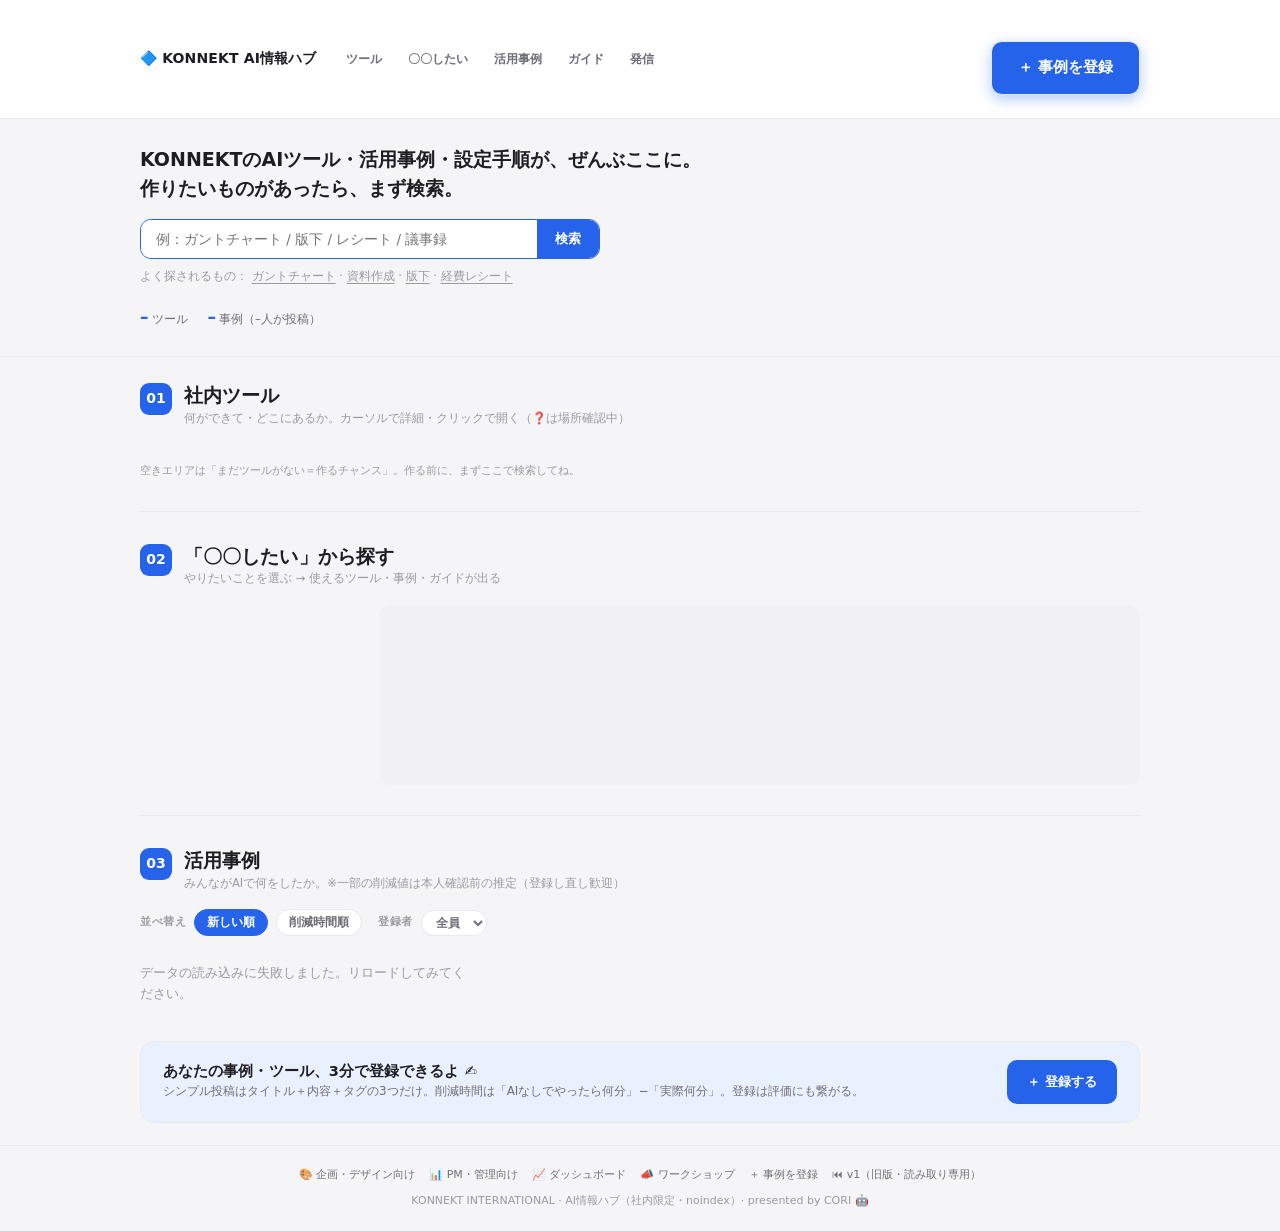
==== commit 5e4e7011: "data: 活用事例を全件クリア・ヒーローの「h/月 みんなの削減」KPIを削除 ゆりこ指示。まっさらな状態から本番運用を始めるため、 活用事例13件（実データ10件＋テスト3件）を空にした。  - " ====
--- a/v2/index.html
+++ b/v2/index.html
@@ -220,7 +220,6 @@
       <span class="tag" onclick="quickSearch('レシート')">経費レシート</span>
     </p>
     <div class="hstats" title="登録データから自動集計（手動更新なし）">
-      <span class="hstat"><b id="kpi-hours">–</b>h/月 みんなの削減</span>
       <span class="hstat"><b id="kpi-tools">–</b>ツール</span>
       <span class="hstat"><b id="kpi-cases">–</b>事例（<span id="kpi-people">–</span>人が投稿）</span>
     </div>
@@ -574,7 +573,7 @@
         ${(c.tags||[]).map(t=>`<span class="b-tag">#${esc(t)}</span>`).join("")}
         ${toolBtn}
       </div>
-    </article>`;}).join("");
+    </article>`;}).join("")||'<p class="rempty">まだ事例がないよ。いちばん最初の事例を登録してみて 👇</p>';
   document.getElementById("count").textContent=list.length+" 件 / 全 "+CARDS.length+" 件";
   el.querySelectorAll(".case").forEach(a=>{
     a.onclick=e=>{
@@ -628,8 +627,6 @@
 ]).then(([cards,tools])=>{
   CARDS=cards.filter(c=>c.type!=="tool"&&!isTest(c));
   TOOLS=tools;
-  const totalMin=CARDS.reduce((s,c)=>s+(c.monthly_saved_minutes||0),0);
-  animateNum(document.getElementById("kpi-hours"),totalMin/60,1);
   animateNum(document.getElementById("kpi-tools"),TOOLS.length,0);
   animateNum(document.getElementById("kpi-cases"),CARDS.length,0);
   document.getElementById("kpi-people").textContent=new Set(CARDS.map(c=>c.person)).size;
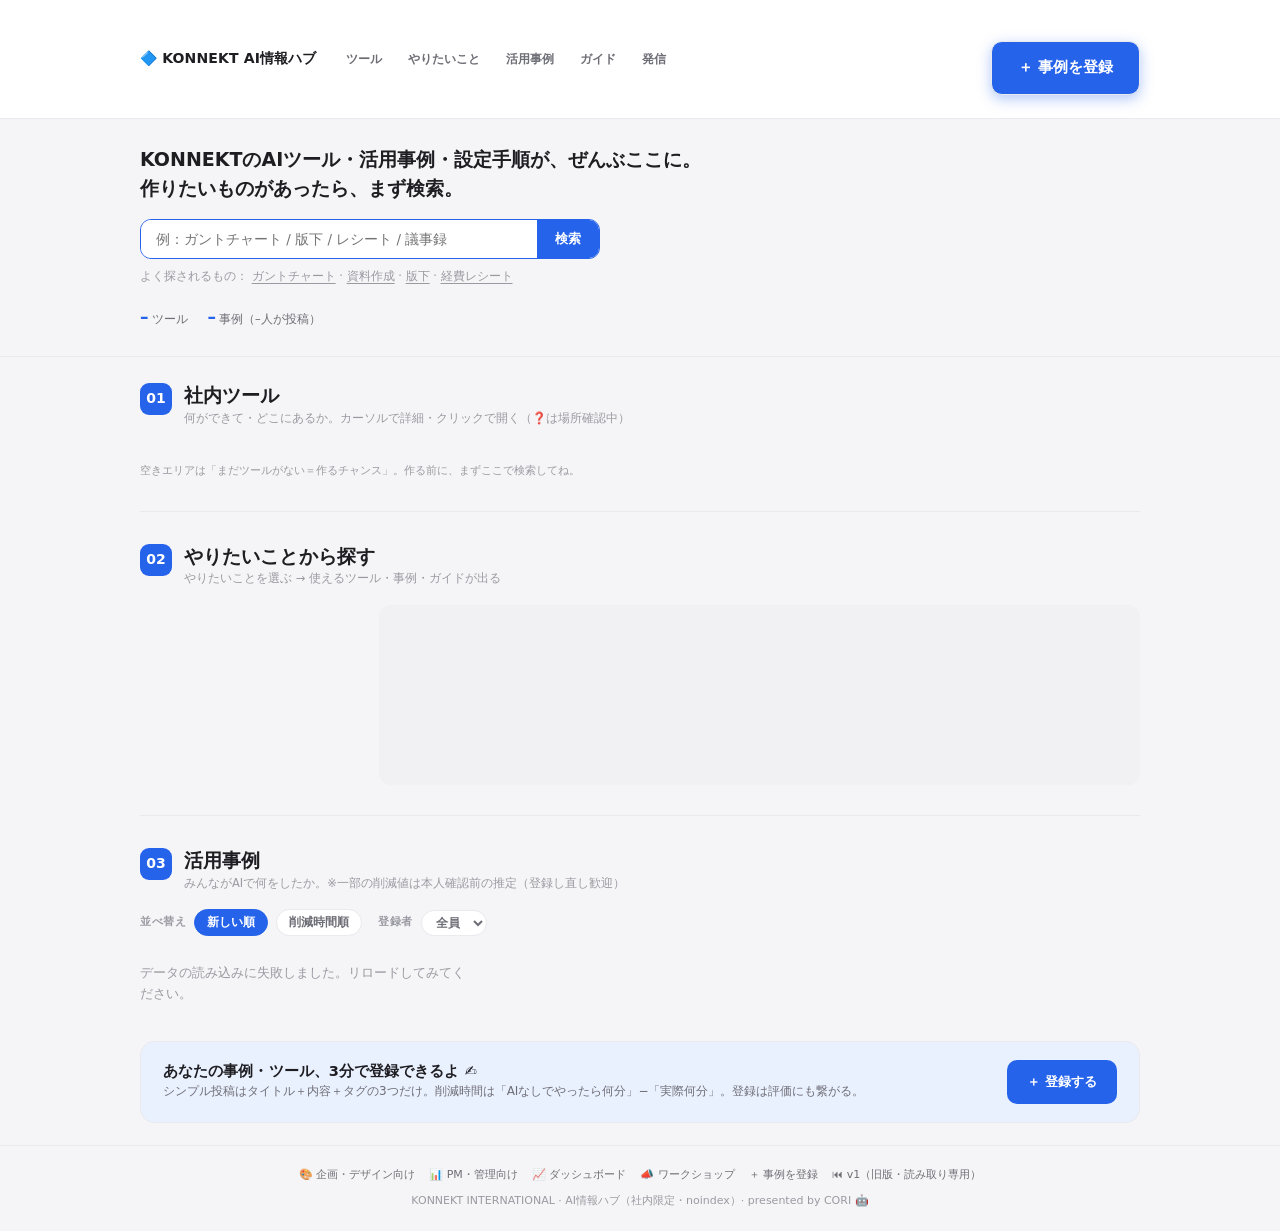
==== commit c076001e: "copy: 「〇〇したい」→「やりたいことから探す」に改称・空セルとツール説明の文言整理 ゆりこ指示。  - 02 見出し: 「〇〇したい」から探す → やりたいことから探す - ナビ表記: 〇〇した" ====
--- a/v2/index.html
+++ b/v2/index.html
@@ -198,7 +198,7 @@
   <div class="nav-inner">
     <span class="logo"><span class="dia">🔷</span> KONNEKT AI情報ハブ</span>
     <a class="np" href="#tools" onclick="showHome();return true;">ツール</a>
-    <a class="np" href="#reverse" onclick="showHome();return true;">〇〇したい</a>
+    <a class="np" href="#reverse" onclick="showHome();return true;">やりたいこと</a>
     <a class="np" href="#cases" onclick="showHome();return true;">活用事例</a>
     <a class="np" href="javascript:void(0)" onclick="showTab('guide')">ガイド</a>
     <a class="np" href="javascript:void(0)" onclick="showTab('archive')">発信</a>
@@ -249,7 +249,7 @@
     <div class="num-head">
       <span class="sec-badge">02</span>
       <div class="titles">
-        <h2>「〇〇したい」から探す</h2>
+        <h2>やりたいことから探す</h2>
         <span class="sec-note">やりたいことを選ぶ → 使えるツール・事例・ガイドが出る</span>
       </div>
     </div>
@@ -438,7 +438,7 @@
     const ts=TOOLS.filter(t=>(t.areas||[]).includes(a.id));
     const inner=ts.length
       ?ts.map(t=>`<span class="tchip" data-tool="${esc(t.id)}">${esc(t.icon)} ${esc(t.name)}${t.ask?' <span class="ask">❓</span>':""}</span>`).join("")
-      :`<span class="hollow">🕳 ツール未開拓<br>→ 作るチャンス（事例は逆引きへ）</span>`;
+      :`<span class="hollow">🕳 ツール未開拓</span>`;
     return `<div class="area${ts.length?"":" empty"}"><span class="a-head"><span class="ic">${a.icon}</span>${esc(a.label)}</span>${inner}</div>`;
   }).join("");
   document.querySelectorAll("#covmap .tchip").forEach(el=>{
@@ -492,7 +492,7 @@
   const groups=[];
   const toolCards=r.tools.map(id=>TOOLS.find(x=>x.id===id)).filter(Boolean).map(t=>`
     <div class="rcard" data-tool="${esc(t.id)}"><b>${esc(t.icon)} ${esc(t.name)}</b>
-      <span class="m">${esc(t.owner)} ・ ${esc(t.dekiru)}</span>
+      <span class="m">${esc(t.dekiru)}</span>
       <span class="m">📍 ${esc(t.loc_label)}</span>
       <span class="go">${t.url?"開く →":"聞く →"}</span></div>`);
   if(toolCards.length)groups.push(`<div class="rgroup">TOOL</div><div class="rcards">${toolCards.join("")}</div>`);
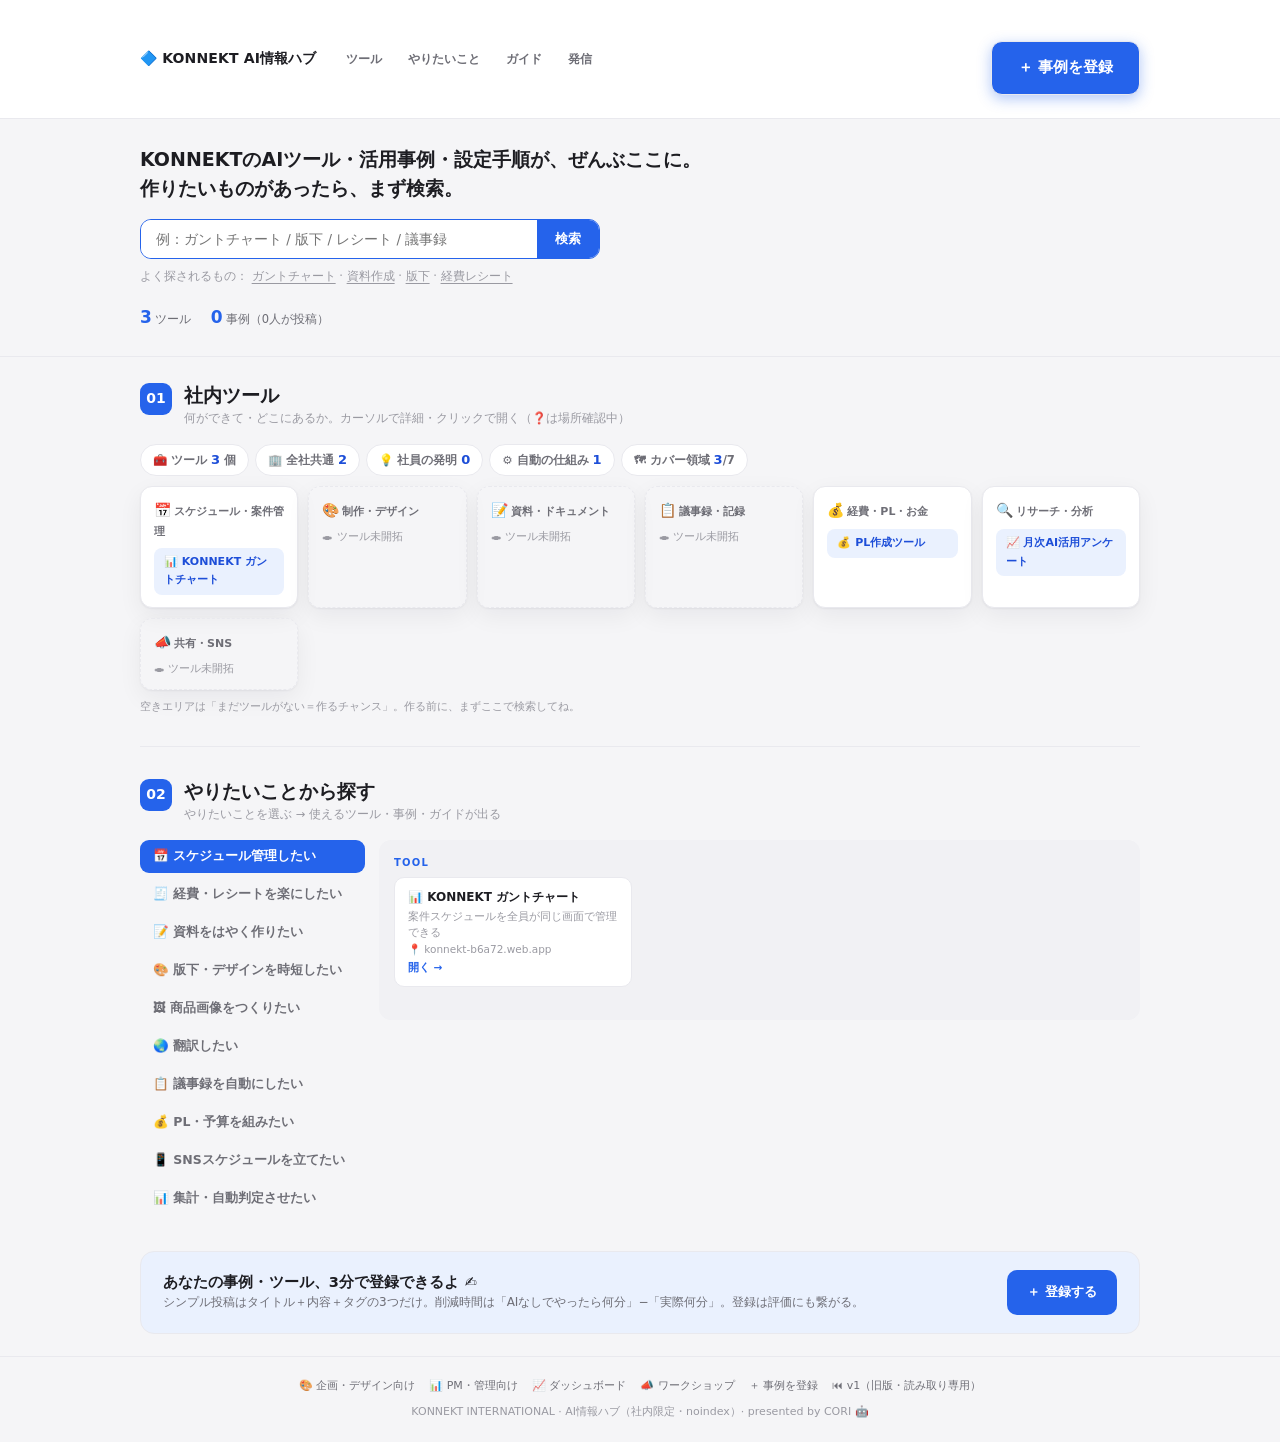
==== commit 7f58aa6d: "refactor: 03「活用事例」セクションを廃止し、事例は02（やりたいことから探す）に集約 ゆりこ指示「03ではなく02で見えるようにする。03はなくていい」。  ★ただ消すだけでは新規登録が見" ====
--- a/v2/index.html
+++ b/v2/index.html
@@ -199,7 +199,6 @@
     <span class="logo"><span class="dia">🔷</span> KONNEKT AI情報ハブ</span>
     <a class="np" href="#tools" onclick="showHome();return true;">ツール</a>
     <a class="np" href="#reverse" onclick="showHome();return true;">やりたいこと</a>
-    <a class="np" href="#cases" onclick="showHome();return true;">活用事例</a>
     <a class="np" href="javascript:void(0)" onclick="showTab('guide')">ガイド</a>
     <a class="np" href="javascript:void(0)" onclick="showTab('archive')">発信</a>
     <a class="np cta" href="./register-hub.html">＋ 事例を登録</a>
@@ -257,29 +256,6 @@
       <div class="rev-list" id="rev-list"></div>
       <div class="rev-pane" id="rev-pane"></div>
     </div>
-  </section>
-
-  <!-- ===== 03 活用事例 ===== -->
-  <section id="cases">
-    <div class="num-head">
-      <span class="sec-badge">03</span>
-      <div class="titles">
-        <h2>活用事例</h2>
-        <span class="sec-note">みんながAIで何をしたか。※一部の削減値は本人確認前の推定（登録し直し歓迎）</span>
-      </div>
-    </div>
-    <div class="controls">
-      <span class="ctrl-label">並べ替え</span>
-      <button class="sortbtn on" id="sort-new" onclick="setSort('new')">新しい順</button>
-      <button class="sortbtn" id="sort-saved" onclick="setSort('saved')">削減時間順</button>
-      <span class="ctrl-label" style="margin-left:8px;">登録者</span>
-      <select class="person" id="person" onchange="applyFilters()">
-        <option value="">全員</option>
-      </select>
-      <span class="count" id="count"></span>
-    </div>
-    <div class="chips" id="chips"></div>
-    <div class="cases" id="cases-grid"></div>
   </section>
 
   <div class="cta">
@@ -369,7 +345,7 @@
 </div>
 
 <script>
-let CARDS=[], TOOLS=[], sortMode="new", activeTags=new Set();
+let CARDS=[], TOOLS=[];
 const isTest=c=>/^てすと/.test(c.person||"")||/^case-----/.test(c.id||"");
 
 /* 業務エリア（カバレッジマップの軸） */
@@ -386,19 +362,34 @@
 /* 事例→ツールの紐付け（ツールに飛ぶボタン用） */
 const TOOL_OF={"case-wataru-006":"receipt","case-wataru-007":"slash"};
 
-/* 逆引きマップ：やりたいこと → ツール/事例/ガイド */
+/* 逆引きマップ：やりたいこと → ツール/事例/ガイド
+   ★2026-08-03 変更：03「活用事例」セクションを廃止し、事例はここ（02）だけで見せる形にした。
+   cases は手で並べた既存分。scenes は「このやりたいことに該当するシーン」で、
+   登録フォーム経由で増えた事例は scenes 一致で自動的にここに載る（手打ち不要）。
+   areas はツールの自動マッチ用（tools.json の areas と突き合わせ）。 */
 const REVERSE=[
-  {label:"📅 スケジュール管理したい",tools:["gantt","slash"],cases:["nishijima-calendar"],guides:[]},
-  {label:"🧾 経費・レシートを楽にしたい",tools:["receipt"],cases:["case-fujimoto-008","case-wataru-006"],guides:[]},
-  {label:"📝 資料をはやく作りたい",tools:[],cases:["case-mizuki-004","case-hiro-001"],guides:[["💼 PM 30事例集","../docs/pm-30cases.pdf"]]},
-  {label:"🎨 版下・デザインを時短したい",tools:["quality","pantone"],cases:["case-hiro-002"],guides:[]},
-  {label:"🖼 商品画像をつくりたい",tools:[],cases:["case-hiro-001"],guides:[]},
-  {label:"🌏 翻訳したい",tools:[],cases:["case-hiro-010"],guides:[]},
-  {label:"📋 議事録を自動にしたい",tools:["minutes"],cases:[],guides:[["📋 Google Meet 議事録ガイド","../docs/google-meet-guide.pdf"]]},
-  {label:"💰 PL・予算を組みたい",tools:["pl"],cases:[],guides:[["👔 PM向けガイド","../docs/pm-guide.pdf"]]},
-  {label:"📱 SNSスケジュールを立てたい",tools:[],cases:["case-pm担当-009"],guides:[]},
-  {label:"📊 集計・自動判定させたい",tools:[],cases:["case-mizuki-005","case-wataru-007"],guides:[]},
+  {label:"📅 スケジュール管理したい",tools:["gantt","slash"],cases:["nishijima-calendar"],guides:[],scenes:["calendar-add","morning-brief","shift"],areas:["schedule"]},
+  {label:"🧾 経費・レシートを楽にしたい",tools:["receipt"],cases:["case-fujimoto-008","case-wataru-006"],guides:[],scenes:["expense","receipt"],areas:["money"]},
+  {label:"📝 資料をはやく作りたい",tools:[],cases:["case-mizuki-004","case-hiro-001"],guides:[["💼 PM 30事例集","../docs/pm-30cases.pdf"]],scenes:["document","proposal"],areas:["docs"]},
+  {label:"🎨 版下・デザインを時短したい",tools:["quality","pantone"],cases:["case-hiro-002"],guides:[],scenes:["design-template"],areas:["create"]},
+  {label:"🖼 商品画像をつくりたい",tools:[],cases:["case-hiro-001"],guides:[],scenes:["product-image"],areas:["create"]},
+  {label:"🌏 翻訳したい",tools:[],cases:["case-hiro-010"],guides:[],scenes:["translation"],areas:[]},
+  {label:"📋 議事録を自動にしたい",tools:["minutes"],cases:[],guides:[["📋 Google Meet 議事録ガイド","../docs/google-meet-guide.pdf"]],scenes:["minutes"],areas:["minutes"]},
+  {label:"💰 PL・予算を組みたい",tools:["pl"],cases:[],guides:[["👔 PM向けガイド","../docs/pm-guide.pdf"]],scenes:["pl"],areas:["money"]},
+  {label:"📱 SNSスケジュールを立てたい",tools:[],cases:["case-pm担当-009"],guides:[],scenes:["sns-schedule","slack-share"],areas:["comms"]},
+  {label:"📊 集計・自動判定させたい",tools:[],cases:["case-mizuki-005","case-wataru-007"],guides:[],scenes:["auto-check"],areas:["research"]},
 ];
+/* 手打ちリスト＋自動マッチ（scenes / areas 一致）を重複なしで合成する */
+function toolsFor(r){
+  const ids=new Set(r.tools||[]);
+  TOOLS.forEach(t=>{ if((t.areas||[]).some(a=>(r.areas||[]).includes(a))) ids.add(t.id); });
+  return [...ids].map(id=>TOOLS.find(t=>t.id===id)).filter(Boolean);
+}
+function casesFor(r){
+  const ids=new Set(r.cases||[]);
+  CARDS.forEach(c=>{ if((c.scenes||[]).some(s=>(r.scenes||[]).includes(s))) ids.add(c.id); });
+  return [...ids].map(id=>CARDS.find(c=>c.id===id)).filter(Boolean);
+}
 
 function esc(s){return String(s==null?"":s).replace(/[&<>"']/g,m=>({"&":"&amp;","<":"&lt;",">":"&gt;",'"':"&quot;","'":"&#39;"}[m]));}
 function fmtMonthly(min){const h=min/60;return "月 -"+(h>=10?Math.round(h):h.toFixed(1))+"h";}
@@ -490,13 +481,13 @@
 }
 function showReverse(r){
   const groups=[];
-  const toolCards=r.tools.map(id=>TOOLS.find(x=>x.id===id)).filter(Boolean).map(t=>`
+  const toolCards=toolsFor(r).map(t=>`
     <div class="rcard" data-tool="${esc(t.id)}"><b>${esc(t.icon)} ${esc(t.name)}</b>
       <span class="m">${esc(t.dekiru)}</span>
       <span class="m">📍 ${esc(t.loc_label)}</span>
       <span class="go">${t.url?"開く →":"聞く →"}</span></div>`);
   if(toolCards.length)groups.push(`<div class="rgroup">TOOL</div><div class="rcards">${toolCards.join("")}</div>`);
-  const caseCards=r.cases.map(id=>CARDS.find(x=>x.id===id)).filter(Boolean).map(c=>`
+  const caseCards=casesFor(r).map(c=>`
     <div class="rcard" data-case="${esc(c.id)}"><b>${esc(c.title)}</b>
       <span class="m">${esc(c.person)}${c.monthly_saved_minutes?" ・ "+esc(fmtMonthly(c.monthly_saved_minutes)):""}</span>
       <span class="go">見る →</span></div>`);
@@ -532,77 +523,11 @@
 }
 
 /* ===== 事例 ===== */
-function buildControls(list){
-  const tags=[...new Set(list.flatMap(c=>c.tags||[]))];
-  const chipsEl=document.getElementById("chips");
-  tags.forEach(t=>{
-    const b=document.createElement("button");
-    b.className="chip";b.textContent="# "+t;
-    b.onclick=()=>{activeTags.has(t)?activeTags.delete(t):activeTags.add(t);b.classList.toggle("on");applyFilters();};
-    chipsEl.appendChild(b);
-  });
-  const sel=document.getElementById("person");
-  [...new Set(list.map(c=>c.person))].forEach(p=>{
-    const o=document.createElement("option");o.value=p;o.textContent=p;sel.appendChild(o);
-  });
-}
-function render(list){
-  const el=document.getElementById("cases-grid");
-  el.innerHTML=list.map(c=>{
-    const ba=(c.before_minutes!=null&&c.after_minutes!=null)
-      ?`<div class="ba-line"><span class="bf">😓 ${esc(fmtBA(c.before_minutes))}</span>
-         <span style="color:var(--ink3);">→</span>
-         <span class="af">✅ ${esc(fmtBA(c.after_minutes))}</span></div>`:"";
-    const toolId=TOOL_OF[c.id];
-    const tool=toolId?TOOLS.find(t=>t.id===toolId):null;
-    const toolBtn=tool?`<span class="toolbtn" data-tool="${esc(tool.id)}">${tool.url?"🔗 ツールを開く":"💬 "+esc(tool.owner)+"に聞く"}</span>`:"";
-    return `
-    <article class="case" data-case="${esc(c.id)}">
-      <div class="case-top">
-        <span class="avatar">${esc(String(c.person||"?").slice(0,2))}</span>
-        <span class="name">${esc(c.person)}</span>
-        <span class="date">${esc(c.created_at||"")}</span>
-      </div>
-      <h3>${esc(c.title)}</h3>
-      ${c.desc?`<div class="dekiru">✨ ${esc(c.desc)}</div>`:""}
-      ${ba}
-      <div class="badges">
-        ${c.saved_minutes?`<span class="b-saved">⏱ 1回 -${esc(c.saved_minutes)}分</span>`:""}
-        ${c.monthly_saved_minutes?`<span class="b-month">${esc(fmtMonthly(c.monthly_saved_minutes))}</span>`:""}
-        ${c.tool?`<span class="b-tool">${esc(c.tool)}</span>`:""}
-        ${(c.tags||[]).map(t=>`<span class="b-tag">#${esc(t)}</span>`).join("")}
-        ${toolBtn}
-      </div>
-    </article>`;}).join("")||'<p class="rempty">まだ事例がないよ。いちばん最初の事例を登録してみて 👇</p>';
-  document.getElementById("count").textContent=list.length+" 件 / 全 "+CARDS.length+" 件";
-  el.querySelectorAll(".case").forEach(a=>{
-    a.onclick=e=>{
-      const tb=e.target.closest(".toolbtn");
-      if(tb){e.stopPropagation();toolChipAction(TOOLS.find(t=>t.id===tb.dataset.tool));return;}
-      openCase(a.dataset.case);
-    };
-  });
-}
+/* 検索：03「活用事例」グリッド廃止（2026-08-03）に伴い、
+   検索は 01 のツールを絞り込む（ヒットしないツールを薄くする）役目だけになった。 */
 function applyFilters(){
-  const q=document.getElementById("search").value.trim().toLowerCase();
-  const p=document.getElementById("person").value;
-  let list=CARDS.filter(c=>{
-    const hay=((c.title||"")+(c.person||"")+(c.tool||"")+(c.desc||"")+(c.tags||[]).join()).toLowerCase();
-    if(q&&!hay.includes(q))return false;
-    if(p&&c.person!==p)return false;
-    if(activeTags.size&&![...activeTags].some(t=>(c.tags||[]).includes(t)))return false;
-    return true;
-  });
-  list=list.slice().sort((a,b)=>sortMode==="new"
-    ?String(b.created_at||"").localeCompare(String(a.created_at||""))
-    :(b.monthly_saved_minutes||0)-(a.monthly_saved_minutes||0));
-  render(list);
-  dimTools(q);
-}
-function setSort(m){sortMode=m;
-  document.getElementById("sort-new").classList.toggle("on",m==="new");
-  document.getElementById("sort-saved").classList.toggle("on",m==="saved");
-  applyFilters();}
+  dimTools(document.getElementById("search").value.trim().toLowerCase());
+}
 function quickSearch(q){document.getElementById("search").value=q;applyFilters();jumpTo("tools");}
 function jumpTo(id){showHome();document.getElementById(id).scrollIntoView({behavior:"smooth"});}
 document.getElementById("search").addEventListener("input",applyFilters);
@@ -632,10 +557,8 @@
   document.getElementById("kpi-people").textContent=new Set(CARDS.map(c=>c.person)).size;
   renderTools();
   renderReverse();
-  buildControls(CARDS);
-  applyFilters();
 }).catch(()=>{
-  document.getElementById("cases-grid").innerHTML=
+  document.getElementById("rev-pane").innerHTML=
     '<p style="font-size:12.5px;color:var(--ink3);">データの読み込みに失敗しました。リロードしてみてください。</p>';
 });
 </script>
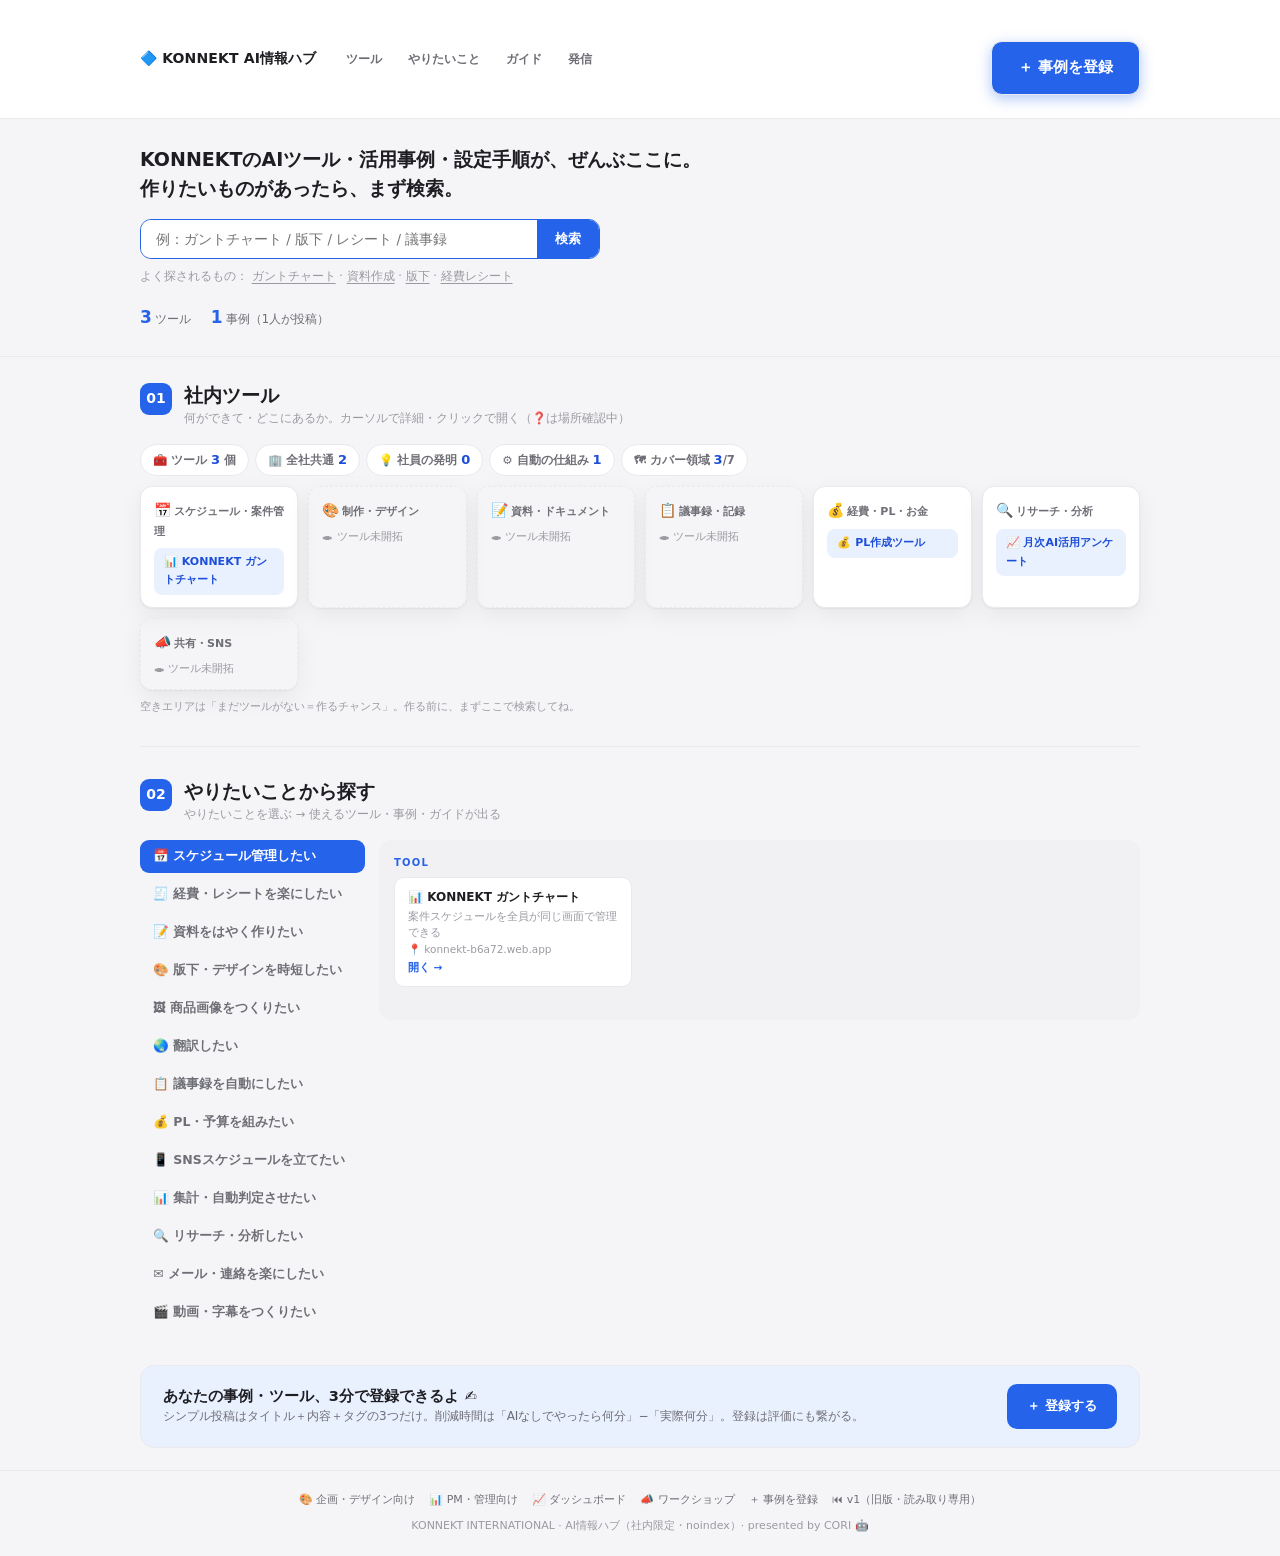
==== commit 82ebeaf0: "fix: 日本語名の登録がすべて「テスト投稿」扱いで消えていた不具合を修正 ★フォーム経由の登録が誰にも見えていなかった根本原因。  GAS の ID 生成 `person.toLowerCase()" ====
--- a/v2/index.html
+++ b/v2/index.html
@@ -346,7 +346,11 @@
 
 <script>
 let CARDS=[], TOOLS=[];
-const isTest=c=>/^てすと/.test(c.person||"")||/^case-----/.test(c.id||"");
+/* ★2026-08-03 修正：旧判定は /^case-----/ でIDのハイフン連続をテスト扱いにしていたが、
+   GASのID生成が日本語名を1文字ずつハイフンに変換するため「藤本有璃子」等の投稿が
+   すべてテスト扱いで非表示になっていた（フォーム経由の登録が消える主因）。
+   IDの形に頼るのをやめ、投稿者名が「てすと」で始まるものだけをテストとする。 */
+const isTest=c=>/^てすと/.test(c.person||"");
 
 /* 業務エリア（カバレッジマップの軸） */
 const AREAS=[
@@ -378,6 +382,12 @@
   {label:"💰 PL・予算を組みたい",tools:["pl"],cases:[],guides:[["👔 PM向けガイド","../docs/pm-guide.pdf"]],scenes:["pl"],areas:["money"]},
   {label:"📱 SNSスケジュールを立てたい",tools:[],cases:["case-pm担当-009"],guides:[],scenes:["sns-schedule","slack-share"],areas:["comms"]},
   {label:"📊 集計・自動判定させたい",tools:[],cases:["case-mizuki-005","case-wataru-007"],guides:[],scenes:["auto-check"],areas:["research"]},
+  /* ★2026-08-03 追加：下記3つが無いと research / brand-analysis / trend-collect /
+     mail-reply / video-caption のシーンを持つ事例がどの「やりたいこと」にも載らず、
+     03廃止後は完全に行き場を失う（登録しても見えない）。SCENES 全20種を必ず拾う。 */
+  {label:"🔍 リサーチ・分析したい",tools:[],cases:[],guides:[],scenes:["research","brand-analysis","trend-collect"],areas:["research"]},
+  {label:"✉️ メール・連絡を楽にしたい",tools:[],cases:[],guides:[],scenes:["mail-reply"],areas:["comms"]},
+  {label:"🎬 動画・字幕をつくりたい",tools:[],cases:[],guides:[],scenes:["video-caption"],areas:[]},
 ];
 /* 手打ちリスト＋自動マッチ（scenes / areas 一致）を重複なしで合成する */
 function toolsFor(r){
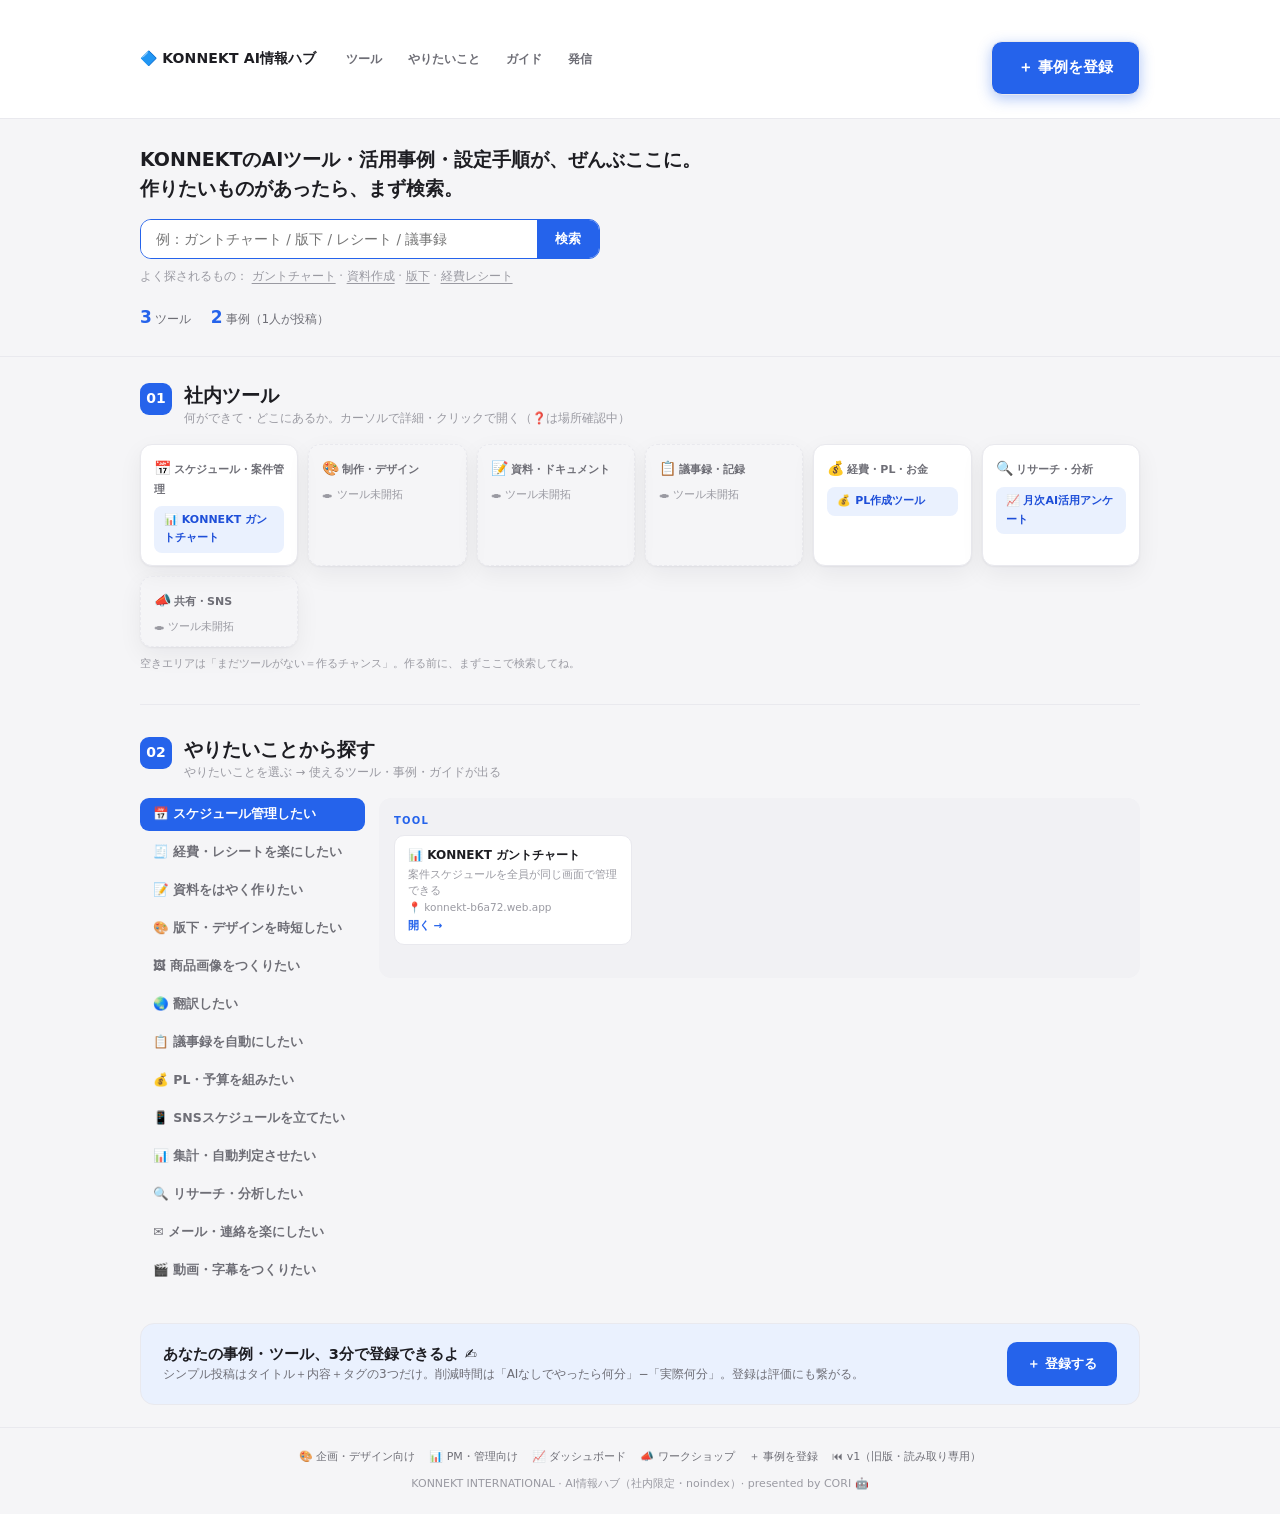
==== commit 7a31925a: "feat: add case/tool edit flow, remove stat-badge row from tools section - index.html: drop the tool-" ====
--- a/v2/index.html
+++ b/v2/index.html
@@ -179,6 +179,18 @@
     .person-chip{display:inline-flex;align-items:center;gap:6px;font-size:12px;font-weight:600;color:var(--ink2);background:var(--tint);border-radius:99px;padding:3px 12px;}
     .person-chip .dot{width:8px;height:8px;border-radius:50%;background:var(--p);}
     .cmd-box{background:#101828;color:#E5E7EB;font-family:ui-monospace,SFMono-Regular,Menlo,monospace;font-size:11.5px;line-height:1.7;border-radius:10px;padding:12px 14px;white-space:pre-wrap;word-break:break-word;}
+    /* ===== モーダル本文・リンク（2026-08-03 追加） ===== */
+    .modal-text{font-size:12.5px;line-height:1.8;color:var(--ink2);overflow-wrap:anywhere;}
+    .modal-text p{margin-bottom:8px;}
+    .modal-text p:last-child{margin-bottom:0;}
+    .inline-link{color:var(--p);font-weight:600;text-decoration:underline;text-underline-offset:2px;overflow-wrap:anywhere;}
+    .inline-link:hover{color:var(--p2);}
+    .linkrow{display:flex;flex-wrap:wrap;gap:8px;margin:0 0 14px;}
+    .linkbtn{display:inline-flex;align-items:center;background:var(--p);color:#fff;font-weight:600;font-size:12px;border-radius:9px;padding:9px 15px;transition:.14s;}
+    .linkbtn:hover{background:var(--p2);}
+    .linkbtn.ghost{background:#fff;color:var(--p2);border:1px solid var(--border);}
+    .linkbtn.ghost:hover{border-color:var(--p);background:var(--tint);}
+
     .mb-2{margin-bottom:8px;}.mb-3{margin-bottom:12px;}.mb-4{margin-bottom:16px;}
     .text-xs{font-size:11px;}.font-semibold{font-weight:600;}.text-gray-600{color:var(--ink2);}
 
@@ -238,7 +250,6 @@
         <span class="sec-note">何ができて・どこにあるか。カーソルで詳細・クリックで開く（❓は場所確認中）</span>
       </div>
     </div>
-    <div class="tool-stats" id="tool-stats"></div>
     <div class="covmap" id="covmap"></div>
     <p class="notice">空きエリアは「まだツールがない＝作るチャンス」。作る前に、まずここで検索してね。</p>
   </section>
@@ -426,15 +437,6 @@
   document.getElementById("backdrop").classList.add("open");
 }
 function renderTools(){
-  const counts={common:0,personal:0,system:0};
-  TOOLS.forEach(t=>counts[t.kind]=(counts[t.kind]||0)+1);
-  const covered=AREAS.filter(a=>TOOLS.some(t=>(t.areas||[]).includes(a.id)));
-  document.getElementById("tool-stats").innerHTML=
-    `<span class="tstat">🧰 ツール <b>${TOOLS.length}</b> 個</span>`+
-    `<span class="tstat">🏢 全社共通 <b>${counts.common||0}</b></span>`+
-    `<span class="tstat">💡 社員の発明 <b>${counts.personal||0}</b></span>`+
-    `<span class="tstat">⚙️ 自動の仕組み <b>${counts.system||0}</b></span>`+
-    `<span class="tstat">🗺 カバー領域 <b>${covered.length}</b>/${AREAS.length}</span>`;
   document.getElementById("covmap").innerHTML=AREAS.map(a=>{
     const ts=TOOLS.filter(t=>(t.areas||[]).includes(a.id));
     const inner=ts.length
@@ -542,14 +544,36 @@
 function jumpTo(id){showHome();document.getElementById(id).scrollIntoView({behavior:"smooth"});}
 document.getElementById("search").addEventListener("input",applyFilters);
 
+/* 本文中の裸URLをリンク化する（2026-08-03 追加）。
+   detail は GAS が組み立てたHTML断片なので、既存タグを壊さないよう
+   「タグの外側にあるテキスト」だけを対象にする。 */
+function linkify(html){
+  return String(html||"").split(/(<[^>]+>)/).map(part=>{
+    if(part.startsWith("<")) return part;                 // タグはそのまま
+    return part.replace(/(https?:\/\/[^\s<>"']+)/g, u=>{
+      const label=u.length>52?u.slice(0,52)+"…":u;
+      return `<a class="inline-link" href="${u}" target="_blank" rel="noopener">${label}</a>`;
+    });
+  }).join("");
+}
 function openCase(id){
   const c=CARDS.find(x=>x.id===id);if(!c)return;
   const badges=`<div class="badges" style="margin:6px 0 14px;">
     ${c.saved_minutes?`<span class="b-saved">⏱ 1回 -${esc(c.saved_minutes)}分</span>`:""}
     ${c.monthly_saved_minutes?`<span class="b-month">${esc(fmtMonthly(c.monthly_saved_minutes))}</span>`:""}
     ${c.tool?`<span class="b-tool">${esc(c.tool)}</span>`:""}</div>`;
+  // 参考リンク（フォームの「リンク」欄）＋ 添付ファイルを大きなボタンで先頭に出す
+  const links=[];
+  if(c.link) links.push(`<a class="linkbtn" href="${esc(c.link)}" target="_blank" rel="noopener">🔗 このツール・資料を開く</a>`);
+  (c.attachments||[]).forEach(a=>links.push(`<a class="linkbtn ghost" href="${esc(a)}" target="_blank" rel="noopener">📎 添付を開く</a>`));
+  links.push(`<a class="linkbtn ghost" href="./register-hub.html?edit=${encodeURIComponent(c.id)}">✏️ 編集する</a>`);
+  const linkRow=`<div class="linkrow">${links.join("")}</div>`;
+  // 本文が「リンクそのもの」しかない場合は、上のボタンと重複するので本文を出さない
+  const raw=(c.detail||c.desc||"").replace(/<[^>]*>/g,"").trim();
+  const bodyIsJustLink=c.link&&raw===String(c.link).trim();
+  const body=bodyIsJustLink?"":`<div class="modal-text">${linkify(c.detail||("<p>"+esc(c.desc||"")+"</p>"))}</div>`;
   document.getElementById("modal-body").innerHTML=
-    "<h3>"+esc(c.title)+"</h3>"+badges+(c.detail||("<p>"+esc(c.desc||"")+"</p>"));
+    "<h3>"+esc(c.title)+"</h3>"+badges+linkRow+body;
   document.getElementById("backdrop").classList.add("open");
 }
 function closeModal(){document.getElementById("backdrop").classList.remove("open");}
